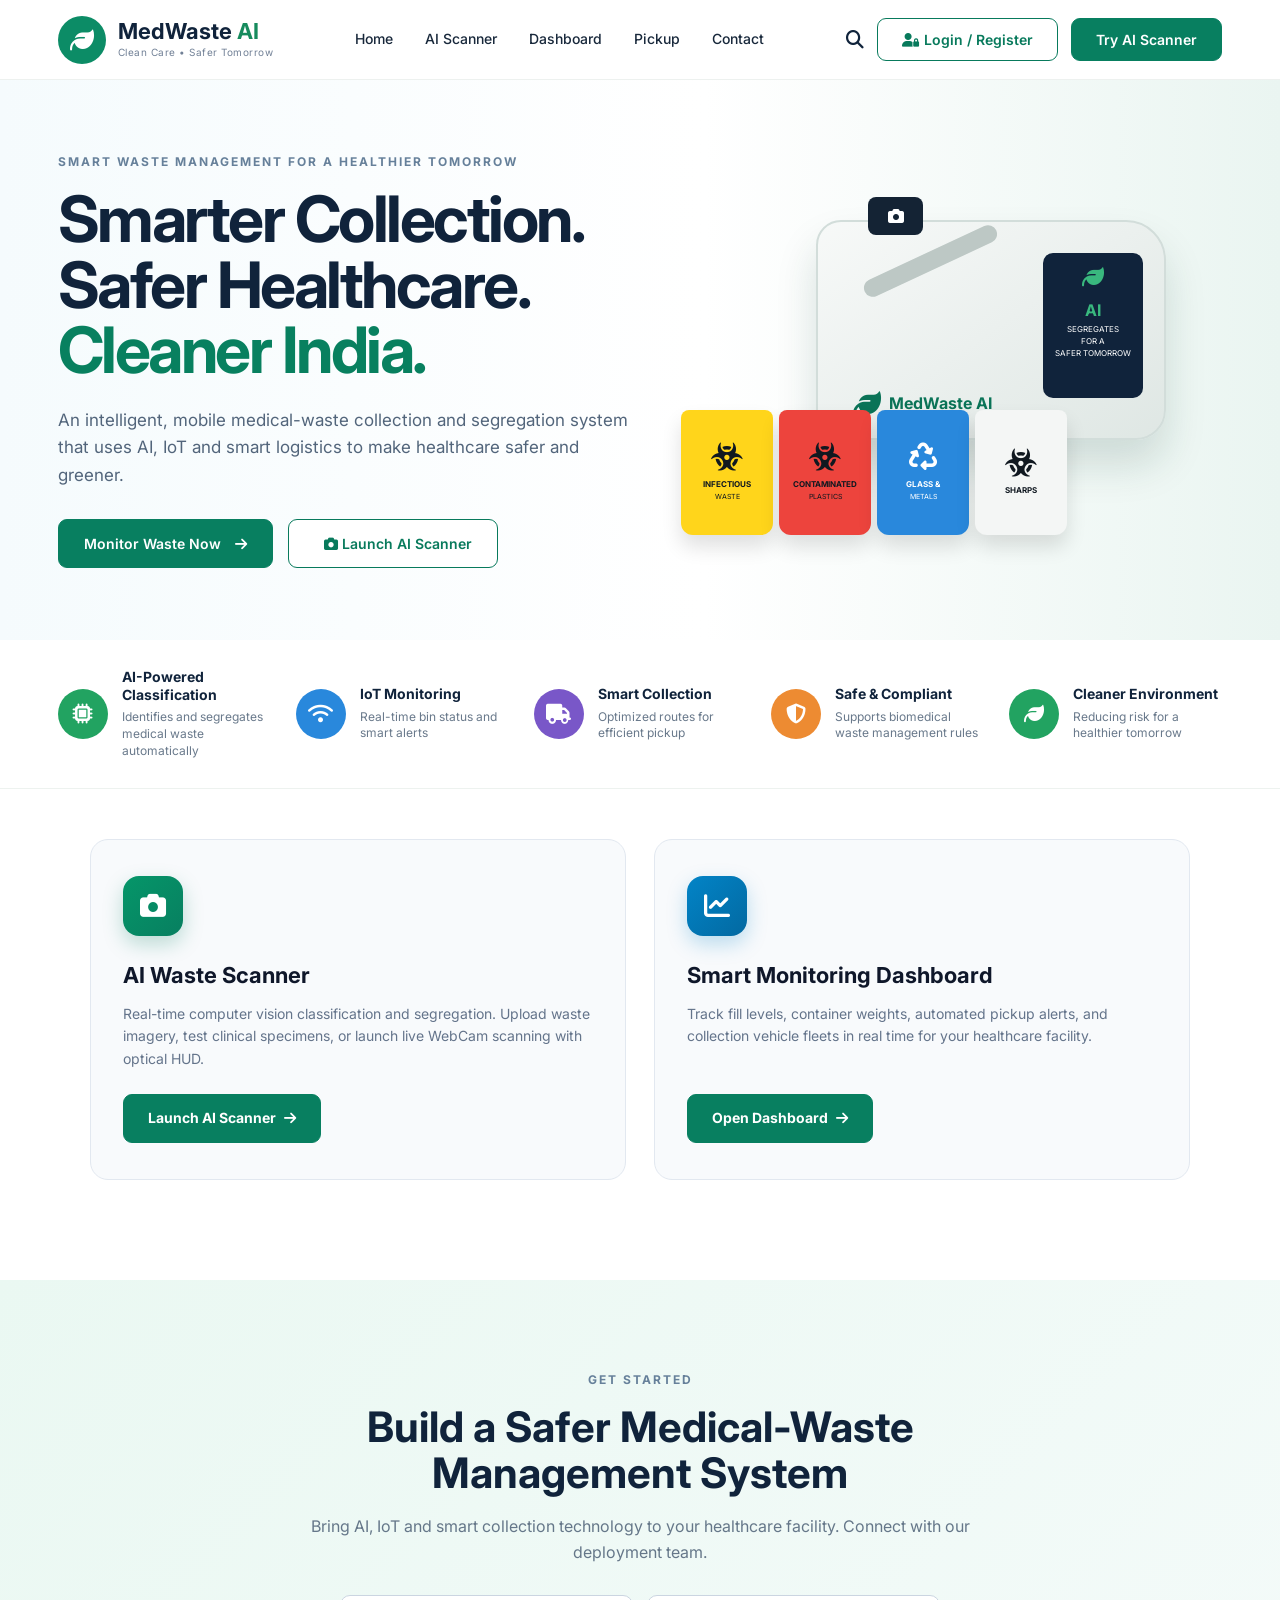
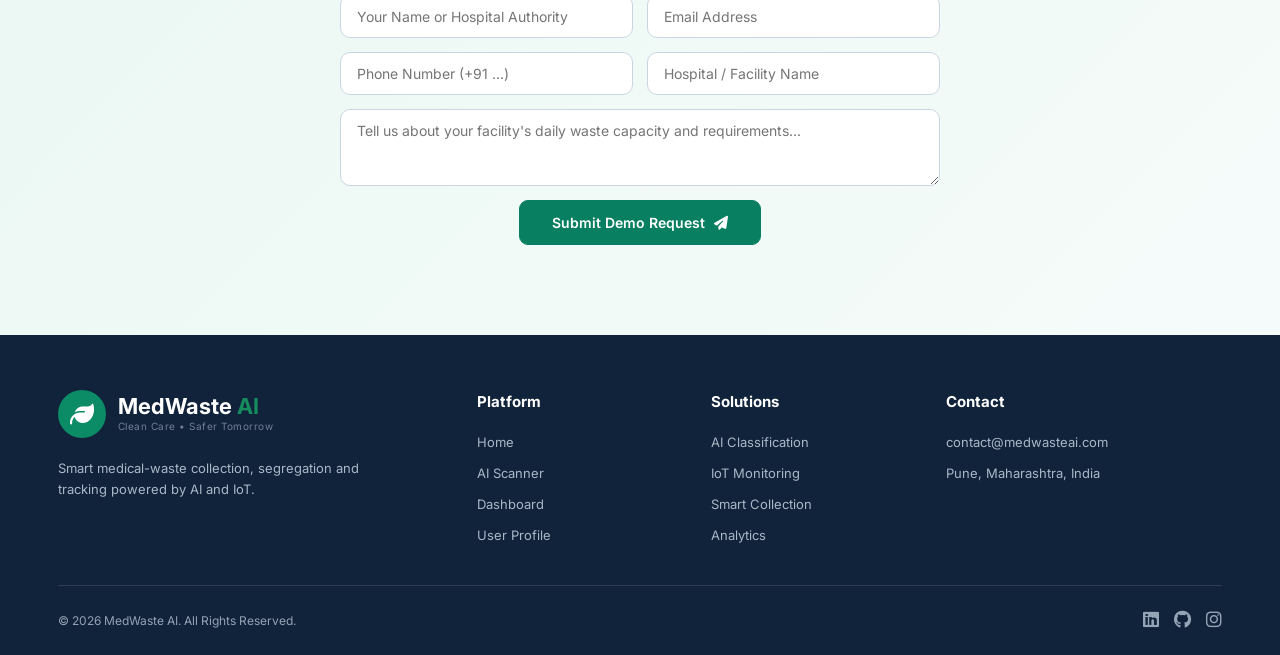
==== frontend/index.html @ 7d50f071 "Initial commit: MedWaste AI full-stack application" ====
<!DOCTYPE html>
<html lang="en">

<head>
    <meta charset="UTF-8">
    <meta name="viewport" content="width=device-width, initial-scale=1.0">

    <title>MedWaste AI | Smart Medical Waste Management</title>

    <link rel="stylesheet" href="style.css">

    <!-- Google Font -->
    <link rel="preconnect" href="https://fonts.googleapis.com">
    <link rel="preconnect" href="https://fonts.gstatic.com" crossorigin>
    <link href="https://fonts.googleapis.com/css2?family=Inter:wght@400;500;600;700;800&display=swap" rel="stylesheet">

    <!-- Icons -->
    <link rel="stylesheet" href="https://cdnjs.cloudflare.com/ajax/libs/font-awesome/6.5.2/css/all.min.css">
</head>

<body>

    <!-- ================= NAVBAR ================= -->

    <header class="navbar">

        <div class="logo">
            <div class="logo-icon">
                <i class="fa-solid fa-leaf"></i>
            </div>

            <div>
                <h2>MedWaste <span>AI</span></h2>
                <p>Clean Care • Safer Tomorrow</p>
            </div>
        </div>


        <nav id="navMenu">
            <a href="index.html" class="active">Home</a>
            <a href="scanner.html">AI Scanner</a>
            <a href="dashboard.html">Dashboard</a>
            <a href="pickup.html">Pickup</a>
            <a href="#contact">Contact</a>
        </nav>


        <div class="nav-actions">
            <button class="search-btn" title="Search System">
                <i class="fa-solid fa-magnifying-glass"></i>
            </button>

            <div id="authNavContainer">
                <a href="login.html" class="login-btn">
                    <i class="fa-solid fa-user-lock"></i> Login / Register
                </a>
            </div>

            <button class="primary-btn" onclick="window.location.href='scanner.html'">
                Try AI Scanner
            </button>
        </div>


        <button class="menu-btn" onclick="toggleMenu()">
            <i class="fa-solid fa-bars"></i>
        </button>

    </header>


    <!-- ================= HERO ================= -->

    <section class="hero" id="home">

        <div class="hero-content">

            <p class="eyebrow">
                SMART WASTE MANAGEMENT FOR A HEALTHIER TOMORROW
            </p>

            <h1>
                Smarter Collection.<br>
                Safer Healthcare.<br>
                <span>Cleaner India.</span>
            </h1>

            <p class="hero-description">
                An intelligent, mobile medical-waste collection and
                segregation system that uses AI, IoT and smart logistics
                to make healthcare safer and greener.
            </p>

            <div class="hero-buttons">
                <button class="primary-btn hero-btn" onclick="window.location.href='dashboard.html'">
                    Monitor Waste Now
                    <i class="fa-solid fa-arrow-right"></i>
                </button>

                <button class="outline-btn hero-btn" onclick="window.location.href='scanner.html'" style="background: white;">
                    <i class="fa-solid fa-camera"></i> Launch AI Scanner
                </button>
            </div>

        </div>


        <div class="hero-image">

            <div class="robot">

                <div class="robot-screen">
                    <i class="fa-solid fa-leaf"></i>

                    <h4>AI</h4>
                    <p>SEGREGATES</p>
                    <p>FOR A</p>
                    <p>SAFER TOMORROW</p>
                </div>


                <div class="robot-body">

                    <div class="robot-arm"></div>

                    <div class="robot-camera">
                        <i class="fa-solid fa-camera"></i>
                    </div>

                    <div class="robot-logo">
                        <i class="fa-solid fa-leaf"></i>
                        <strong>MedWaste AI</strong>
                    </div>

                </div>


                <!-- Waste Bins -->

                <div class="waste-bins">

                    <div class="waste-bin yellow">
                        <i class="fa-solid fa-biohazard"></i>
                        <strong>INFECTIOUS</strong>
                        <small>WASTE</small>
                    </div>

                    <div class="waste-bin red">
                        <i class="fa-solid fa-biohazard"></i>
                        <strong>CONTAMINATED</strong>
                        <small>PLASTICS</small>
                    </div>

                    <div class="waste-bin blue">
                        <i class="fa-solid fa-recycle"></i>
                        <strong>GLASS &</strong>
                        <small>METALS</small>
                    </div>

                    <div class="waste-bin white">
                        <i class="fa-solid fa-biohazard"></i>
                        <strong>SHARPS</strong>
                    </div>

                </div>

            </div>

        </div>

    </section>


    <!-- ================= FEATURES ================= -->

    <section class="features">

        <div class="feature">

            <div class="feature-icon green">
                <i class="fa-solid fa-microchip"></i>
            </div>

            <div>
                <h3>AI-Powered Classification</h3>

                <p>
                    Identifies and segregates medical waste automatically
                </p>
            </div>

        </div>


        <div class="feature">

            <div class="feature-icon blue">
                <i class="fa-solid fa-wifi"></i>
            </div>

            <div>
                <h3>IoT Monitoring</h3>

                <p>
                    Real-time bin status and smart alerts
                </p>
            </div>

        </div>


        <div class="feature">

            <div class="feature-icon purple">
                <i class="fa-solid fa-truck"></i>
            </div>

            <div>
                <h3>Smart Collection</h3>

                <p>
                    Optimized routes for efficient pickup
                </p>
            </div>

        </div>


        <div class="feature">

            <div class="feature-icon orange">
                <i class="fa-solid fa-shield-halved"></i>
            </div>

            <div>
                <h3>Safe & Compliant</h3>

                <p>
                    Supports biomedical waste management rules
                </p>
            </div>

        </div>


        <div class="feature">

            <div class="feature-icon green">
                <i class="fa-solid fa-leaf"></i>
            </div>

            <div>
                <h3>Cleaner Environment</h3>

                <p>
                    Reducing risk for a healthier tomorrow
                </p>
            </div>

        </div>

    </section>

    <!-- ================= DEDICATED MODULES PREVIEW ================= -->
    <section class="modules-cta-section">
        <div class="modules-cta-grid">
            <div class="module-cta-card">
                <div class="module-cta-icon green">
                    <i class="fa-solid fa-camera"></i>
                </div>
                <h3>AI Waste Scanner</h3>
                <p>Real-time computer vision classification and segregation. Upload waste imagery, test clinical specimens, or launch live WebCam scanning with optical HUD.</p>
                <a href="scanner.html" class="primary-btn module-link-btn" style="text-decoration: none;">
                    Launch AI Scanner <i class="fa-solid fa-arrow-right"></i>
                </a>
            </div>

            <div class="module-cta-card">
                <div class="module-cta-icon blue">
                    <i class="fa-solid fa-chart-line"></i>
                </div>
                <h3>Smart Monitoring Dashboard</h3>
                <p>Track fill levels, container weights, automated pickup alerts, and collection vehicle fleets in real time for your healthcare facility.</p>
                <a href="dashboard.html" class="primary-btn module-link-btn" style="text-decoration: none;">
                    Open Dashboard <i class="fa-solid fa-arrow-right"></i>
                </a>
            </div>
        </div>
    </section>


    <!-- ================= CONTACT ================= -->

    <section class="contact" id="contact">

        <div class="contact-content">

            <p class="section-label">GET STARTED</p>

            <h2>
                Build a Safer Medical-Waste
                Management System
            </h2>

            <p>
                Bring AI, IoT and smart collection technology
                to your healthcare facility. Connect with our deployment team.
            </p>

            <form class="contact-form" id="contactForm" onsubmit="handleContactSubmit(event)">

                <div class="form-row">
                    <input type="text" id="contactName" placeholder="Your Name or Hospital Authority" required>
                    <input type="email" id="contactEmail" placeholder="Email Address" required>
                </div>

                <div class="form-row">
                    <input type="tel" id="contactPhone" placeholder="Phone Number (+91 ...)">
                    <input type="text" id="contactHospital" placeholder="Hospital / Facility Name" required>
                </div>

                <textarea id="contactMessage" rows="3"
                    placeholder="Tell us about your facility's daily waste capacity and requirements..."></textarea>

                <button type="submit" class="primary-btn contact-submit-btn" id="contactSubmitBtn">
                    Submit Demo Request
                    <i class="fa-solid fa-paper-plane"></i>
                </button>

            </form>

        </div>

    </section>


    <!-- ================= FOOTER ================= -->

    <footer>

        <div class="footer-main">

            <div class="footer-brand">

                <div class="logo">

                    <div class="logo-icon">
                        <i class="fa-solid fa-leaf"></i>
                    </div>

                    <div>
                        <h2>MedWaste <span>AI</span></h2>
                        <p>Clean Care • Safer Tomorrow</p>
                    </div>

                </div>

                <p>
                    Smart medical-waste collection,
                    segregation and tracking powered by AI and IoT.
                </p>

            </div>


            <div class="footer-column">

                <h3>Platform</h3>

                <a href="index.html">Home</a>
                <a href="scanner.html">AI Scanner</a>
                <a href="dashboard.html">Dashboard</a>
                <a href="profile.html">User Profile</a>

            </div>


            <div class="footer-column">

                <h3>Solutions</h3>

                <a href="scanner.html">AI Classification</a>
                <a href="dashboard.html">IoT Monitoring</a>
                <a href="dashboard.html">Smart Collection</a>
                <a href="dashboard.html">Analytics</a>

            </div>


            <div class="footer-column">

                <h3>Contact</h3>

                <a href="mailto:contact@medwasteai.com">
                    contact@medwasteai.com
                </a>

                <a href="#">
                    Pune, Maharashtra, India
                </a>

            </div>

        </div>


        <div class="footer-bottom">

            <p>
                © 2026 MedWaste AI. All Rights Reserved.
            </p>

            <div class="socials">

                <a href="#">
                    <i class="fa-brands fa-linkedin"></i>
                </a>

                <a href="#">
                    <i class="fa-brands fa-github"></i>
                </a>

                <a href="#">
                    <i class="fa-brands fa-instagram"></i>
                </a>

            </div>

        </div>

    </footer>


    <!-- Toast Notification Container -->
    <div id="toastContainer" class="toast-container"></div>

    <script src="script.js"></script>

</body>

</html>
---- frontend/style.css ----
/* =========================
   GLOBAL
========================= */

* {
    margin: 0;
    padding: 0;
    box-sizing: border-box;
}

html {
    scroll-behavior: smooth;
}

body {
    font-family: "Inter", sans-serif;
    color: #10233b;
    background: #ffffff;
    line-height: 1.6;
}

button {
    font-family: inherit;
    cursor: pointer;
}

a {
    text-decoration: none;
    color: inherit;
}


/* =========================
   NAVBAR
========================= */

.navbar {
    height: 80px;
    padding: 0 4.5%;
    display: flex;
    align-items: center;
    justify-content: space-between;

    background: rgba(255, 255, 255, 0.97);
    border-bottom: 1px solid #edf1ef;

    position: sticky;
    top: 0;
    z-index: 1000;
}

.logo {
    display: flex;
    align-items: center;
    gap: 12px;
}

.logo-icon {
    width: 48px;
    height: 48px;

    display: flex;
    align-items: center;
    justify-content: center;

    border-radius: 50%;

    background: #0c8c66;
    color: white;

    font-size: 24px;
}

.logo h2 {
    font-size: 22px;
    line-height: 1.1;
}

.logo h2 span {
    color: #168b5d;
}

.logo p {
    font-size: 10px;
    color: #718096;
    letter-spacing: 0.5px;
}

nav {
    display: flex;
    gap: 32px;
}

nav a {
    color: #18283b;
    font-size: 14px;
    font-weight: 500;

    position: relative;
}

nav a:hover,
nav a.active {
    color: #087a5c;
}

nav a.active::after {
    content: "";

    position: absolute;
    left: 0;
    bottom: -9px;

    width: 100%;
    height: 2px;

    background: #087a5c;
}

.nav-actions {
    display: flex;
    align-items: center;
    gap: 13px;
}

.search-btn {
    border: none;
    background: transparent;
    font-size: 18px;
    color: #10233b;
}

.login-btn,
.primary-btn,
.outline-btn {
    border-radius: 9px;
    padding: 12px 24px;
    font-size: 14px;
    font-weight: 600;
    transition: 0.25s;
}

.login-btn {
    background: white;
    color: #087a5c;
    border: 1px solid #087a5c;
}

.primary-btn {
    background: #087f60;
    color: white;
    border: 1px solid #087f60;
}

.primary-btn:hover {
    background: #05684f;
    transform: translateY(-2px);
}

.login-btn:hover {
    background: #f0faf6;
}

.menu-btn {
    display: none;
    background: transparent;
    border: none;
    font-size: 24px;
}


/* =========================
   HERO
========================= */

.hero {
    min-height: 500px;

    display: flex;
    align-items: center;

    padding: 65px 4.5%;

    background:
        linear-gradient(90deg,
            #f5fbfd 0%,
            #ffffff 55%,
            #eaf5f1 100%);

    overflow: hidden;
}

.hero-content {
    width: 50%;
    max-width: 650px;
    z-index: 2;
}

.eyebrow,
.section-label {
    color: #66809a;
    font-size: 12px;
    letter-spacing: 2px;
    font-weight: 700;
    margin-bottom: 15px;
}

.hero h1 {
    font-size: clamp(42px, 5vw, 65px);
    line-height: 1.02;
    letter-spacing: -2.5px;
    margin-bottom: 25px;
}

.hero h1 span {
    color: #08805f;
}

.hero-description {
    max-width: 570px;
    color: #52657b;
    font-size: 17px;
    margin-bottom: 30px;
}

.hero-buttons {
    display: flex;
    align-items: center;
    gap: 15px;
}

.hero-btn {
    padding: 15px 25px;
}

.hero-btn i {
    margin-left: 10px;
}

.video-btn {
    background: white;
    border: 1px solid #168b6a;
    color: #087a5c;

    padding: 14px 23px;
    border-radius: 9px;

    display: flex;
    align-items: center;
    gap: 10px;

    font-weight: 600;
}

.play-icon {
    width: 27px;
    height: 27px;

    display: flex;
    align-items: center;
    justify-content: center;

    border: 1px solid #168b6a;
    border-radius: 50%;

    font-size: 10px;
}


/* =========================
   ROBOT
========================= */

.hero-image {
    width: 50%;
    height: 430px;

    display: flex;
    justify-content: center;
    align-items: center;

    position: relative;
}

.robot {
    width: 500px;
    height: 350px;

    position: relative;
}

.robot-body {
    position: absolute;

    width: 350px;
    height: 220px;

    right: 15px;
    top: 35px;

    background: linear-gradient(145deg,
            #f7f9f8,
            #dfe7e4);

    border-radius: 25px 40px 30px 20px;

    box-shadow:
        0 25px 40px rgba(15, 60, 50, 0.15);

    border: 2px solid #d2ddda;
}

.robot-screen {
    position: absolute;

    width: 100px;
    height: 145px;

    right: 38px;
    top: 68px;

    background: #10233b;
    color: white;

    border-radius: 10px;

    z-index: 3;

    text-align: center;
    padding: 13px 5px;
}

.robot-screen i {
    color: #39b87e;
    font-size: 22px;
}

.robot-screen h4 {
    color: #39b87e;
    margin-top: 5px;
}

.robot-screen p {
    font-size: 8px;
    line-height: 1.5;
}

.robot-camera {
    position: absolute;

    top: -25px;
    left: 50px;

    width: 55px;
    height: 38px;

    border-radius: 8px;

    background: #142334;
    color: white;

    display: flex;
    justify-content: center;
    align-items: center;
}

.robot-arm {
    position: absolute;

    width: 145px;
    height: 18px;

    background: #bdc8c5;

    left: 40px;
    top: 30px;

    transform: rotate(-25deg);

    border-radius: 20px;
}

.robot-logo {
    position: absolute;
    bottom: 20px;
    left: 35px;

    display: flex;
    align-items: center;
    gap: 8px;

    color: #0a7357;
}

.robot-logo i {
    font-size: 28px;
}

.waste-bins {
    position: absolute;

    bottom: 0;
    left: 0;

    display: flex;
    gap: 6px;

    z-index: 5;
}

.waste-bin {
    width: 92px;
    height: 125px;

    border-radius: 8px 8px 12px 12px;

    display: flex;
    flex-direction: column;
    align-items: center;
    justify-content: center;

    color: #101820;

    box-shadow: 0 12px 20px rgba(0, 0, 0, 0.12);
}

.waste-bin i {
    font-size: 28px;
    margin-bottom: 7px;
}

.waste-bin strong {
    font-size: 8px;
}

.waste-bin small {
    font-size: 7px;
}

.yellow {
    background: #ffd51b;
}

.red {
    background: #ed443d;
}

.blue {
    background: #2589d8;
    color: white;
}

.white {
    background: #f4f6f5;
}


/* =========================
   FEATURES
========================= */

.features {
    padding: 28px 4.5%;

    display: grid;
    grid-template-columns: repeat(5, 1fr);

    gap: 25px;

    border-bottom: 1px solid #edf2ef;
}

.feature {
    display: flex;
    align-items: center;
    gap: 14px;
}

.feature-icon {
    width: 50px;
    height: 50px;

    flex-shrink: 0;

    border-radius: 50%;

    display: flex;
    align-items: center;
    justify-content: center;

    color: white;
    font-size: 20px;
}

.green {
    background: #22a361;
}

.blue {
    background: #2988dc;
}

.purple {
    background: #7957c8;
}

.orange {
    background: #ed8b32;
}

.feature h3 {
    font-size: 14px;
    line-height: 1.3;
    margin-bottom: 5px;
}

.feature p {
    color: #69798b;
    font-size: 12px;
    line-height: 1.4;
}


/* =========================
   STATS
========================= */

.stats {
    margin: 35px 4.5%;

    padding: 25px 35px;

    border-radius: 15px;

    background: #f1faf6;

    display: grid;
    grid-template-columns: repeat(4, 1fr);
}

.stat {
    display: flex;
    align-items: center;
    gap: 18px;

    justify-content: center;

    border-right: 1px solid #d8e9e1;
}

.stat:last-child {
    border-right: none;
}

.stat>i {
    font-size: 30px;
    color: #43ad63;
}

.stat h2 {
    color: #075c52;
    font-size: 25px;
}

.stat p {
    color: #526578;
    font-size: 13px;
}


/* =========================
   ABOUT
========================= */

.about {
    padding: 80px 4.5%;
    background: white;
}

.section-heading {
    max-width: 700px;
    margin-bottom: 40px;
}

.section-heading h2 {
    font-size: 42px;
    line-height: 1.1;
    margin-bottom: 15px;
}

.section-heading>p:last-child {
    color: #64748b;
}

.about-cards {
    display: grid;
    grid-template-columns: repeat(3, 1fr);
    gap: 25px;
}

.about-card {
    padding: 30px;

    border: 1px solid #e5eeea;
    border-radius: 15px;

    transition: 0.3s;
}

.about-card:hover {
    transform: translateY(-5px);
    box-shadow: 0 15px 35px rgba(0, 0, 0, 0.07);
}

.card-icon {
    width: 52px;
    height: 52px;

    border-radius: 12px;

    display: flex;
    justify-content: center;
    align-items: center;

    color: white;
    background: #0c8c66;

    font-size: 21px;

    margin-bottom: 20px;
}

.about-card h3 {
    margin-bottom: 10px;
}

.about-card p {
    color: #68788a;
    font-size: 14px;
}


/* =========================
   PROCESS
========================= */

.process {
    padding: 80px 4.5%;
    background: #f8fbfa;
}

.process-header {
    display: flex;
    justify-content: space-between;
    align-items: flex-end;

    margin-bottom: 40px;
}

.process-header h2 {
    font-size: 42px;
}

.outline-btn {
    background: white;
    border: 1px solid #087a5c;
    color: #087a5c;
}

.process-container {
    display: flex;
    align-items: stretch;
    justify-content: center;
}

.process-step {
    background: white;

    border: 1px solid #e2ebe7;

    border-radius: 15px;

    padding: 25px;

    flex: 1;

    position: relative;
}

.process-number {
    position: absolute;
    right: 20px;
    top: 15px;

    font-size: 12px;
    font-weight: 700;
    color: #9aada5;
}

.process-icon {
    width: 50px;
    height: 50px;

    border-radius: 50%;

    background: #eaf7f1;
    color: #07805d;

    display: flex;
    align-items: center;
    justify-content: center;

    margin-bottom: 18px;
}

.process-step h3 {
    margin-bottom: 7px;
}

.process-step p {
    color: #6a7b8c;
    font-size: 12px;
}

.process-arrow {
    display: flex;
    align-items: center;

    padding: 0 10px;

    color: #5e9584;
}


/* =========================
   DASHBOARD
========================= */

.dashboard-section {
    padding: 85px 4.5%;
}

.dashboard {
    max-width: 1100px;
    margin: auto;

    border-radius: 18px;

    border: 1px solid #dce8e3;

    padding: 28px;

    box-shadow: 0 20px 50px rgba(0, 0, 0, 0.06);
}

.dashboard-header {
    display: flex;
    justify-content: space-between;
    align-items: center;

    margin-bottom: 25px;
}

.dashboard-header h3 {
    font-size: 20px;
}

.dashboard-header p {
    color: #758598;
    font-size: 12px;
}

.live-status {
    color: #198754;
    font-size: 12px;
    font-weight: 600;

    display: flex;
    align-items: center;
    gap: 8px;
}

.live-status span {
    width: 8px;
    height: 8px;

    background: #23aa68;
    border-radius: 50%;
}

.dashboard-cards {
    display: grid;
    grid-template-columns: repeat(4, 1fr);
    gap: 15px;

    margin-bottom: 30px;
}

.dashboard-card {
    padding: 20px;

    background: #f6faf8;

    border-radius: 12px;

    display: flex;
    gap: 15px;
    align-items: center;
}

.dashboard-card>i {
    font-size: 25px;
    color: #08805f;
}

.dashboard-card span {
    display: block;
    font-size: 11px;
    color: #718096;
}

.dashboard-card strong {
    font-size: 22px;
}

.bin-status h3 {
    margin-bottom: 20px;
}

.bin-row {
    display: grid;
    grid-template-columns: 200px 1fr 45px;
    align-items: center;

    gap: 15px;

    margin: 16px 0;
}

.bin-name {
    font-size: 13px;
}

.dot {
    display: inline-block;

    width: 10px;
    height: 10px;

    border-radius: 50%;

    margin-right: 7px;
}

.yellow-dot {
    background: #f4cc00;
}

.red-dot {
    background: #e7473f;
}

.blue-dot {
    background: #2688d7;
}

.white-dot {
    background: #a9b1b0;
}

.progress {
    height: 9px;

    background: #e8efec;

    border-radius: 20px;

    overflow: hidden;
}

.progress span {
    display: block;

    height: 100%;

    background: #0b9068;

    border-radius: 20px;
}


/* =========================
   CONTACT
========================= */

.contact {
    margin-top: 30px;

    padding: 90px 4.5%;

    background:
        linear-gradient(135deg,
            #eaf8f2,
            #f5fbfa);

    text-align: center;
}

.contact-content {
    max-width: 700px;
    margin: auto;
}

.contact h2 {
    font-size: 42px;
    line-height: 1.1;

    margin-bottom: 18px;
}

.contact p:not(.section-label) {
    color: #657789;
    margin-bottom: 28px;
}


/* =========================
   FOOTER
========================= */

footer {
    background: #10233b;
    color: white;

    padding: 55px 4.5% 20px;
}

.footer-main {
    display: grid;

    grid-template-columns: 2fr 1fr 1fr 1.5fr;

    gap: 50px;

    padding-bottom: 40px;

    border-bottom: 1px solid rgba(255, 255, 255, 0.12);
}

.footer-brand>p {
    margin-top: 20px;

    max-width: 350px;

    color: #a9b8c7;

    font-size: 13px;
}

.footer-column {
    display: flex;
    flex-direction: column;
    gap: 10px;
}

.footer-column h3 {
    font-size: 15px;
    margin-bottom: 8px;
}

.footer-column a {
    color: #a9b8c7;
    font-size: 13px;
}

.footer-column a:hover {
    color: white;
}

.footer-bottom {
    padding-top: 20px;

    display: flex;
    justify-content: space-between;
    align-items: center;

    color: #93a4b5;

    font-size: 12px;
}

.socials {
    display: flex;
    gap: 15px;

    font-size: 18px;
}


/* =========================
   MODAL
========================= */

.modal {
    position: fixed;

    inset: 0;

    background: rgba(10, 25, 40, 0.65);

    display: none;

    align-items: center;
    justify-content: center;

    z-index: 2000;
}

.modal.show {
    display: flex;
}

.modal-content {
    width: 400px;

    background: white;

    border-radius: 18px;

    padding: 35px;

    position: relative;

    box-shadow: 0 30px 70px rgba(0, 0, 0, 0.2);
}

.close-btn {
    position: absolute;

    right: 18px;
    top: 13px;

    border: none;
    background: transparent;

    font-size: 27px;
    color: #607080;
}

.modal-icon {
    width: 55px;
    height: 55px;

    display: flex;
    align-items: center;
    justify-content: center;

    background: #eaf8f2;
    color: #087f60;

    border-radius: 50%;

    font-size: 24px;

    margin-bottom: 15px;
}

.modal-content h2 {
    margin-bottom: 5px;
}

.modal-content>p {
    color: #718096;
    font-size: 13px;
    margin-bottom: 25px;
}

.modal-content label {
    display: block;

    font-size: 13px;
    font-weight: 600;

    margin: 15px 0 6px;
}

.modal-content input {
    width: 100%;

    padding: 13px;

    border: 1px solid #d8e2df;

    border-radius: 8px;

    outline: none;
}

.modal-content input:focus {
    border-color: #087f60;
}

.login-submit {
    width: 100%;
    margin-top: 20px;
}


/* =========================
   RESPONSIVE
========================= */

@media(max-width:1100px) {

    nav {
        gap: 18px;
    }

    .features {
        grid-template-columns: repeat(3, 1fr);
    }

    .hero-image {
        transform: scale(0.85);
    }

}


@media(max-width:850px) {

    .nav-actions {
        display: none;
    }

    nav {
        position: absolute;

        top: 80px;
        left: 0;
        right: 0;

        background: white;

        display: none;
        flex-direction: column;

        padding: 25px;

        border-bottom: 1px solid #ddd;
    }

    nav.open {
        display: flex;
    }

    .menu-btn {
        display: block;
    }

    .hero {
        flex-direction: column;
        text-align: center;
    }

    .hero-content {
        width: 100%;
    }

    .hero-description {
        margin-left: auto;
        margin-right: auto;
    }

    .hero-buttons {
        justify-content: center;
    }

    .hero-image {
        width: 100%;
        margin-top: 30px;
    }

    .features {
        grid-template-columns: repeat(2, 1fr);
    }

    .stats {
        grid-template-columns: repeat(2, 1fr);
        gap: 25px;
    }

    .stat {
        border-right: none;
    }

    .about-cards {
        grid-template-columns: 1fr;
    }

    .process-container {
        flex-direction: column;
        gap: 15px;
    }

    .process-arrow {
        justify-content: center;
        transform: rotate(90deg);
    }

    .dashboard-cards {
        grid-template-columns: repeat(2, 1fr);
    }

    .footer-main {
        grid-template-columns: 1fr 1fr;
    }

}


@media(max-width:550px) {

    .navbar {
        padding: 0 20px;
    }

    .logo h2 {
        font-size: 18px;
    }

    .hero {
        padding: 50px 20px;
    }

    .hero h1 {
        font-size: 40px;
    }

    .hero-buttons {
        flex-direction: column;
    }

    .hero-image {
        transform: scale(0.65);
        margin-left: -70px;
        width: 600px;
    }

    .features {
        grid-template-columns: 1fr;
        padding: 30px 20px;
    }

    .stats {
        margin: 25px 20px;
        grid-template-columns: 1fr;
    }

    .stat {
        justify-content: flex-start;
    }

    .about,
    .process,
    .dashboard-section {
        padding-left: 20px;
        padding-right: 20px;
    }

    .section-heading h2,
    .process-header h2,
    .contact h2 {
        font-size: 32px;
    }

    .process-header {
        align-items: flex-start;
        flex-direction: column;
        gap: 20px;
    }

    .dashboard-cards {
        grid-template-columns: 1fr;
    }

    .bin-row {
        grid-template-columns: 1fr;
        gap: 6px;
    }

    .footer-main {
        grid-template-columns: 1fr;
    }

    .footer-bottom {
        flex-direction: column;
        gap: 15px;
    }

}


/* =========================================================
   CONNECTED BACKEND & INTERACTIVE FEATURES STYLES
========================================================= */

/* --- Connection Status Indicator --- */
.dashboard-header-right {
    display: flex;
    align-items: center;
    gap: 15px;
    flex-wrap: wrap;
}

.status-pulse-dot {
    width: 10px;
    height: 10px;
    border-radius: 50%;
    display: inline-block;
    background: #10b981;
    box-shadow: 0 0 0 rgba(16, 185, 129, 0.4);
    animation: pulseGlow 2s infinite;
}

.status-pulse-dot.offline {
    background: #ef4444;
    box-shadow: 0 0 0 rgba(239, 68, 68, 0.4);
    animation: none;
}

.status-pulse-dot.connecting {
    background: #f59e0b;
    box-shadow: 0 0 0 rgba(245, 158, 11, 0.4);
}

@keyframes pulseGlow {
    0% {
        box-shadow: 0 0 0 0 rgba(16, 185, 129, 0.7);
    }
    70% {
        box-shadow: 0 0 0 8px rgba(16, 185, 129, 0);
    }
    100% {
        box-shadow: 0 0 0 0 rgba(16, 185, 129, 0);
    }
}

.dash-quick-actions {
    display: flex;
    gap: 10px;
}

.dash-btn {
    display: inline-flex;
    align-items: center;
    gap: 7px;
    padding: 8px 14px;
    border-radius: 8px;
    font-size: 13px;
    font-weight: 600;
    cursor: pointer;
    background: #087f60;
    color: white;
    border: none;
    transition: all 0.2s ease;
}

.dash-btn:hover {
    background: #075c52;
    transform: translateY(-1px);
}

.dash-btn-sim {
    background: #0ea5e9;
}

.dash-btn-sim:hover {
    background: #0284c7;
}

/* --- AI Classifier Section --- */
.classifier-section {
    padding: 70px 4.5%;
    background: #f8fbfa;
    border-top: 1px solid #e6f0eb;
    border-bottom: 1px solid #e6f0eb;
}

.classifier-grid {
    display: grid;
    grid-template-columns: 1fr 1fr;
    gap: 30px;
    margin-top: 30px;
}

.classifier-card {
    background: white;
    border-radius: 16px;
    padding: 28px;
    box-shadow: 0 4px 20px rgba(0, 0, 0, 0.04);
    border: 1px solid #e2e8f0;
    display: flex;
    flex-direction: column;
}

.panel-header {
    display: flex;
    align-items: center;
    gap: 15px;
    margin-bottom: 20px;
    padding-bottom: 15px;
    border-bottom: 1px solid #f1f5f9;
}

.panel-header i {
    font-size: 24px;
    color: #087f60;
    background: #e6f7f2;
    width: 46px;
    height: 46px;
    border-radius: 12px;
    display: flex;
    align-items: center;
    justify-content: center;
}

.panel-header h3 {
    font-size: 18px;
    color: #0f172a;
    margin-bottom: 3px;
}

.panel-header p {
    font-size: 13px;
    color: #64748b;
}

/* Scanner Mode Switcher */
.scanner-mode-tabs {
    display: flex;
    background: #f1f5f9;
    padding: 5px;
    border-radius: 12px;
    gap: 6px;
    margin-bottom: 20px;
}

.scanner-mode-btn {
    flex: 1;
    display: inline-flex;
    align-items: center;
    justify-content: center;
    gap: 8px;
    padding: 10px 16px;
    border: none;
    border-radius: 9px;
    background: transparent;
    color: #64748b;
    font-family: inherit;
    font-size: 13px;
    font-weight: 600;
    cursor: pointer;
    transition: all 0.25s cubic-bezier(0.4, 0, 0.2, 1);
}

.scanner-mode-btn:hover {
    color: #0f172a;
    background: rgba(255, 255, 255, 0.6);
}

.scanner-mode-btn.active {
    background: #ffffff;
    color: #087f60;
    box-shadow: 0 3px 10px rgba(0, 0, 0, 0.08);
}

/* Upload Dropzone */
.upload-dropzone {
    border: 2px dashed #cbd5e1;
    border-radius: 14px;
    padding: 24px 20px;
    text-align: center;
    background: #f8fafc;
    cursor: pointer;
    transition: all 0.25s ease;
    position: relative;
    min-height: 200px;
    display: flex;
    align-items: center;
    justify-content: center;
}

.upload-dropzone:hover, .upload-dropzone.dragover {
    border-color: #087f60;
    background: #f0fdf9;
}

.dropzone-icon {
    font-size: 38px;
    color: #087f60;
    margin-bottom: 10px;
}

.dropzone-content h4 {
    font-size: 15px;
    color: #1e293b;
    margin-bottom: 4px;
}

.dropzone-content p {
    font-size: 13px;
    color: #64748b;
}

.dropzone-content span {
    color: #087f60;
    font-weight: 600;
    text-decoration: underline;
}

.dropzone-content small {
    display: block;
    margin-top: 6px;
    font-size: 11px;
    color: #94a3b8;
}

.dropzone-preview {
    width: 100%;
    display: flex;
    flex-direction: column;
    align-items: center;
    gap: 14px;
}

.image-scan-wrapper {
    position: relative;
    max-width: 100%;
    border-radius: 12px;
    overflow: hidden;
    box-shadow: 0 6px 20px rgba(0, 0, 0, 0.12);
    background: #0f172a;
    display: inline-flex;
    justify-content: center;
    align-items: center;
}

.image-scan-wrapper img {
    max-height: 220px;
    max-width: 100%;
    object-fit: contain;
    display: block;
}

.scanner-laser {
    display: none;
    position: absolute;
    left: 0;
    right: 0;
    height: 3px;
    background: linear-gradient(90deg, transparent, #10b981, #34d399, #10b981, transparent);
    box-shadow: 0 0 15px #10b981, 0 0 30px #34d399;
    z-index: 5;
    animation: laserScanMove 1.8s infinite ease-in-out alternate;
}

@keyframes laserScanMove {
    0% {
        top: 4%;
        opacity: 0.8;
    }
    50% {
        opacity: 1;
    }
    100% {
        top: 96%;
        opacity: 0.8;
    }
}

.scanning-overlay-badge {
    position: absolute;
    bottom: 12px;
    background: rgba(15, 23, 42, 0.88);
    backdrop-filter: blur(8px);
    color: #34d399;
    font-size: 12px;
    font-weight: 700;
    letter-spacing: 0.5px;
    padding: 6px 14px;
    border-radius: 20px;
    border: 1px solid rgba(52, 211, 153, 0.4);
    box-shadow: 0 4px 15px rgba(0, 0, 0, 0.3);
    display: inline-flex;
    align-items: center;
    gap: 8px;
    z-index: 6;
}

.preview-remove-btn {
    background: #fee2e2;
    color: #dc2626;
    border: none;
    padding: 8px 16px;
    border-radius: 8px;
    font-size: 12px;
    font-weight: 600;
    cursor: pointer;
    display: inline-flex;
    align-items: center;
    gap: 6px;
    transition: all 0.2s ease;
}

.preview-remove-btn:hover {
    background: #fecaca;
}

/* --- Live Camera Scanner Viewport & HUD --- */
.camera-scanner-view {
    display: flex;
    flex-direction: column;
    gap: 16px;
}

.camera-viewport {
    position: relative;
    width: 100%;
    height: 270px;
    background: #090d16;
    border-radius: 14px;
    overflow: hidden;
    border: 1px solid #1e293b;
    box-shadow: inset 0 0 35px rgba(0, 0, 0, 0.7);
    display: flex;
    align-items: center;
    justify-content: center;
}

.camera-viewport video {
    width: 100%;
    height: 100%;
    object-fit: cover;
    display: block;
}

.scanner-hud {
    position: absolute;
    inset: 12px;
    pointer-events: none;
    z-index: 4;
}

.hud-corner {
    position: absolute;
    width: 26px;
    height: 26px;
    border-color: #10b981;
    border-style: solid;
    border-width: 0;
    box-shadow: 0 0 10px rgba(16, 185, 129, 0.3);
}

.hud-corner.top-left {
    top: 0;
    left: 0;
    border-top-width: 3px;
    border-left-width: 3px;
    border-top-left-radius: 6px;
}

.hud-corner.top-right {
    top: 0;
    right: 0;
    border-top-width: 3px;
    border-right-width: 3px;
    border-top-right-radius: 6px;
}

.hud-corner.bottom-left {
    bottom: 0;
    left: 0;
    border-bottom-width: 3px;
    border-left-width: 3px;
    border-bottom-left-radius: 6px;
}

.hud-corner.bottom-right {
    bottom: 0;
    right: 0;
    border-bottom-width: 3px;
    border-right-width: 3px;
    border-bottom-right-radius: 6px;
}

.hud-laser {
    position: absolute;
    left: 0;
    right: 0;
    height: 2px;
    background: linear-gradient(90deg, transparent, #10b981, #6ee7b7, #10b981, transparent);
    box-shadow: 0 0 14px #10b981, 0 0 28px #34d399;
    animation: laserScanMove 2.2s infinite ease-in-out alternate;
}

.hud-status-badge {
    position: absolute;
    top: 10px;
    left: 50%;
    transform: translateX(-50%);
    background: rgba(15, 23, 42, 0.85);
    color: #94a3b8;
    font-size: 11px;
    font-weight: 700;
    letter-spacing: 0.8px;
    text-transform: uppercase;
    padding: 5px 14px;
    border-radius: 20px;
    border: 1px solid rgba(255, 255, 255, 0.12);
    display: inline-flex;
    align-items: center;
    gap: 7px;
    backdrop-filter: blur(8px);
    white-space: nowrap;
}

.hud-status-badge.live {
    color: #34d399;
    border-color: rgba(52, 211, 153, 0.4);
}

.hud-status-badge.live::before {
    content: "";
    width: 7px;
    height: 7px;
    background: #10b981;
    border-radius: 50%;
    box-shadow: 0 0 8px #10b981;
    animation: pulseDot 1.4s infinite;
}

.camera-controls {
    display: flex;
    gap: 12px;
    justify-content: center;
    flex-wrap: wrap;
}

.camera-controls .capture-btn {
    background: linear-gradient(135deg, #059669, #087f60);
    box-shadow: 0 4px 14px rgba(8, 127, 96, 0.35);
}

.camera-controls .capture-btn:hover {
    background: linear-gradient(135deg, #047857, #065f46);
}

/* Sample Picker */
.sample-picker {
    margin-top: 22px;
    padding-top: 18px;
    border-top: 1px solid #f1f5f9;
}

.sample-title {
    display: block;
    font-size: 13px;
    font-weight: 600;
    color: #475569;
    margin-bottom: 10px;
}

.sample-tags {
    display: flex;
    flex-wrap: wrap;
    gap: 8px;
}

.sample-tag {
    display: inline-flex;
    align-items: center;
    gap: 7px;
    padding: 8px 12px;
    border-radius: 8px;
    font-size: 12px;
    font-weight: 600;
    cursor: pointer;
    border: 1px solid transparent;
    transition: all 0.2s ease;
}

.sr-only-file-input {
    position: absolute;
    width: 1px;
    height: 1px;
    padding: 0;
    margin: -1px;
    overflow: hidden;
    clip: rect(0, 0, 0, 0);
    white-space: nowrap;
    border: 0;
    opacity: 0;
}

.browse-link {
    color: #087f60;
    font-weight: 700;
    text-decoration: underline;
    cursor: pointer;
}

.station-tag {
    background: #ecfdf5;
    color: #047857;
    border-color: #a7f3d0;
    font-weight: 700;
}
.station-tag:hover {
    background: #d1fae5;
    border-color: #6ee7b7;
}

.yellow-tag {
    background: #fef9c3;
    color: #854d0e;
    border-color: #fef08a;
}
.yellow-tag:hover {
    background: #fef08a;
}

.red-tag {
    background: #fee2e2;
    color: #b91c1c;
    border-color: #fecaca;
}
.red-tag:hover {
    background: #fecaca;
}

.blue-tag {
    background: #dbeafe;
    color: #1d4ed8;
    border-color: #bfdbfe;
}
.blue-tag:hover {
    background: #bfdbfe;
}

.white-tag {
    background: #f1f5f9;
    color: #334155;
    border-color: #cbd5e1;
}
.white-tag:hover {
    background: #e2e8f0;
}

/* Result Card */
.result-placeholder {
    display: flex;
    flex-direction: column;
    align-items: center;
    justify-content: center;
    text-align: center;
    padding: 50px 20px;
    color: #94a3b8;
    flex-grow: 1;
}

.placeholder-icon {
    font-size: 42px;
    color: #cbd5e1;
    margin-bottom: 14px;
}

.result-placeholder h4 {
    font-size: 16px;
    color: #64748b;
    margin-bottom: 6px;
}

.result-placeholder p {
    font-size: 13px;
    max-width: 320px;
}

.result-headline {
    display: flex;
    align-items: center;
    justify-content: space-between;
    padding: 16px 20px;
    background: #f8fafc;
    border-radius: 12px;
    margin-bottom: 20px;
    border: 1px solid #e2e8f0;
}

.result-badge {
    display: flex;
    align-items: center;
    gap: 10px;
    font-size: 17px;
    font-weight: 700;
}

.result-badge i {
    font-size: 22px;
}

.confidence-pill {
    background: #087f60;
    color: white;
    padding: 5px 12px;
    border-radius: 20px;
    font-size: 12px;
    font-weight: 700;
    letter-spacing: 0.5px;
}

.result-info-grid {
    display: grid;
    grid-template-columns: 1fr 1fr;
    gap: 16px;
    margin-bottom: 24px;
}

.info-block {
    background: #f8fafc;
    padding: 14px 18px;
    border-radius: 10px;
    border: 1px solid #f1f5f9;
}

.info-block.full-width {
    grid-column: 1 / -1;
}

.info-label {
    display: block;
    font-size: 11px;
    text-transform: uppercase;
    color: #64748b;
    font-weight: 600;
    letter-spacing: 0.5px;
    margin-bottom: 4px;
}

.info-value {
    font-size: 14px;
    color: #0f172a;
}

.info-description {
    font-size: 13px;
    color: #334155;
    line-height: 1.5;
    margin: 0;
}

.result-actions {
    display: flex;
    gap: 12px;
    margin-top: auto;
}

.record-btn {
    flex-grow: 1;
    display: inline-flex;
    align-items: center;
    justify-content: center;
    gap: 8px;
}

/* --- Smart Bins Dynamic Telemetry Grid --- */
.bin-status-header {
    display: flex;
    align-items: center;
    justify-content: space-between;
    margin-bottom: 20px;
}

.bin-status-header h3 {
    font-size: 20px;
    color: #0f172a;
    margin-bottom: 2px;
}

.bin-status-header p {
    font-size: 13px;
    color: #64748b;
}

.ghost-btn {
    background: #f1f5f9;
    border: 1px solid #e2e8f0;
    color: #334155;
    padding: 6px 12px;
    border-radius: 6px;
    font-size: 12px;
    font-weight: 600;
    cursor: pointer;
    transition: all 0.2s ease;
}

.ghost-btn:hover {
    background: #e2e8f0;
}

.bins-dynamic-grid {
    display: grid;
    grid-template-columns: repeat(4, 1fr);
    gap: 18px;
}

.bin-card {
    background: #ffffff;
    border-radius: 14px;
    padding: 18px;
    border: 1px solid #e2e8f0;
    box-shadow: 0 2px 10px rgba(0, 0, 0, 0.03);
    display: flex;
    flex-direction: column;
    gap: 12px;
    position: relative;
    overflow: hidden;
}

.bin-card::before {
    content: '';
    position: absolute;
    top: 0;
    left: 0;
    right: 0;
    height: 4px;
}

.bin-card.bin-yellow::before { background: #eab308; }
.bin-card.bin-red::before { background: #ef4444; }
.bin-card.bin-blue::before { background: #3b82f6; }
.bin-card.bin-white::before { background: #64748b; }

.bin-card-header {
    display: flex;
    justify-content: space-between;
    align-items: flex-start;
}

.bin-type-title {
    font-size: 14px;
    font-weight: 700;
    color: #0f172a;
    display: flex;
    align-items: center;
    gap: 7px;
}

.bin-code-pill {
    font-size: 11px;
    background: #f1f5f9;
    color: #475569;
    padding: 2px 7px;
    border-radius: 4px;
    font-weight: 600;
}

.bin-meter {
    display: flex;
    flex-direction: column;
    gap: 6px;
}

.bin-meter-info {
    display: flex;
    justify-content: space-between;
    font-size: 13px;
}

.bin-progress-bg {
    background: #e2e8f0;
    height: 10px;
    border-radius: 5px;
    overflow: hidden;
}

.bin-progress-fill {
    height: 100%;
    border-radius: 5px;
    transition: width 0.5s ease;
}

.bin-status-pill {
    font-size: 11px;
    font-weight: 700;
    padding: 3px 8px;
    border-radius: 12px;
    align-self: flex-start;
}

.status-normal { background: #dcfce7; color: #15803d; }
.status-warning { background: #fef9c3; color: #854d0e; }
.status-urgent, .status-collection-required { background: #fee2e2; color: #b91c1c; }

.bin-controls {
    display: flex;
    gap: 6px;
    margin-top: auto;
}

.bin-btn-pickup {
    flex-grow: 1;
    background: #f1f5f9;
    border: 1px solid #cbd5e1;
    color: #1e293b;
    padding: 7px 10px;
    border-radius: 6px;
    font-size: 11px;
    font-weight: 600;
    cursor: pointer;
    transition: all 0.2s ease;
    display: inline-flex;
    align-items: center;
    justify-content: center;
    gap: 5px;
}

.bin-btn-pickup:hover {
    background: #087f60;
    color: white;
    border-color: #087f60;
}

.bin-btn-add {
    background: #f8fafc;
    border: 1px solid #cbd5e1;
    color: #475569;
    padding: 7px 10px;
    border-radius: 6px;
    font-size: 11px;
    font-weight: 600;
    cursor: pointer;
}

.bin-btn-add:hover {
    background: #e2e8f0;
}

/* --- Fleet & Collection Logistics --- */
.fleet-section {
    margin-top: 35px;
    background: white;
    border-radius: 16px;
    padding: 24px;
    border: 1px solid #e2e8f0;
}

.fleet-header {
    display: flex;
    justify-content: space-between;
    align-items: center;
    margin-bottom: 20px;
}

.fleet-header h3 {
    font-size: 18px;
    color: #0f172a;
    display: flex;
    align-items: center;
    gap: 9px;
}

.fleet-header p {
    font-size: 13px;
    color: #64748b;
}

.fleet-badge {
    background: #e0f2fe;
    color: #0369a1;
    padding: 4px 12px;
    border-radius: 20px;
    font-size: 12px;
    font-weight: 700;
    display: inline-flex;
    align-items: center;
    gap: 6px;
}

.fleet-grid {
    display: grid;
    grid-template-columns: 1fr 1.6fr;
    gap: 20px;
}

.fleet-vehicle-card {
    background: #f8fafc;
    border-radius: 12px;
    padding: 18px;
    border: 1px solid #e2e8f0;
    display: flex;
    flex-direction: column;
    gap: 14px;
}

.vehicle-title {
    display: flex;
    align-items: center;
    gap: 12px;
}

.vehicle-title i {
    font-size: 26px;
    color: #087f60;
}

.vehicle-title h4 {
    font-size: 16px;
    color: #0f172a;
}

.vehicle-title span {
    font-size: 12px;
    color: #64748b;
}

.vehicle-meta {
    display: flex;
    flex-direction: column;
    gap: 8px;
    font-size: 13px;
    color: #475569;
}

.vehicle-meta div {
    display: flex;
    justify-content: space-between;
}

.status-tag.available {
    background: #dcfce7;
    color: #15803d;
    padding: 2px 8px;
    border-radius: 4px;
    font-size: 11px;
    font-weight: 600;
}

.fleet-requests-card {
    background: #f8fafc;
    border-radius: 12px;
    padding: 18px;
    border: 1px solid #e2e8f0;
}

.fleet-requests-card h4 {
    font-size: 14px;
    color: #0f172a;
    margin-bottom: 12px;
}

.requests-list {
    max-height: 180px;
    overflow-y: auto;
    display: flex;
    flex-direction: column;
    gap: 8px;
}

.request-item {
    background: white;
    padding: 10px 14px;
    border-radius: 8px;
    border: 1px solid #e2e8f0;
    display: flex;
    justify-content: space-between;
    align-items: center;
    font-size: 12px;
    gap: 8px;
}

.action-icon-btn {
    border: none;
    background: transparent;
    cursor: pointer;
    padding: 4px 7px;
    border-radius: 6px;
    font-size: 11px;
    display: inline-flex;
    align-items: center;
    justify-content: center;
    transition: all 0.2s ease;
}

.delete-req-btn {
    color: #dc2626;
    background: #fee2e2;
    border: 1px solid #fecaca;
}

.delete-req-btn:hover {
    background: #dc2626;
    color: white;
    border-color: #dc2626;
}

.complete-req-btn {
    color: #16a34a;
    background: #dcfce7;
    border: 1px solid #bbf7d0;
}

.complete-req-btn:hover {
    background: #16a34a;
    color: white;
    border-color: #16a34a;
}

.empty-requests {
    color: #94a3b8;
    font-size: 13px;
    text-align: center;
    padding: 20px 0;
}

/* --- User Navbar Chip --- */
.user-nav-chip {
    display: flex;
    align-items: center;
    gap: 8px;
    background: #e6f7f2;
    padding: 6px 12px;
    border-radius: 20px;
    border: 1px solid #bfe8dc;
    font-size: 13px;
    color: #075c52;
    font-weight: 600;
}

.user-nav-chip i {
    font-size: 16px;
    color: #087f60;
}

.logout-icon-btn {
    background: none;
    border: none;
    color: #64748b;
    cursor: pointer;
    padding: 2px 4px;
    font-size: 14px;
    transition: color 0.2s;
    margin-left: 4px;
}

.logout-icon-btn:hover {
    color: #dc2626;
}

/* --- Demo Credentials in Login Modal --- */
.demo-auth-hint {
    display: flex;
    align-items: center;
    justify-content: space-between;
    background: #f8fafc;
    border: 1px dashed #cbd5e1;
    border-radius: 8px;
    padding: 10px 14px;
    margin: 15px 0;
    font-size: 12px;
}

.hint-text {
    display: flex;
    align-items: center;
    gap: 8px;
    color: #475569;
}

.hint-text i {
    color: #087f60;
}

.autofill-btn {
    background: #087f60;
    color: white;
    border: none;
    border-radius: 6px;
    padding: 4px 10px;
    font-size: 11px;
    font-weight: 600;
    cursor: pointer;
    transition: background 0.2s;
}

.autofill-btn:hover {
    background: #075c52;
}

.login-alert {
    padding: 10px 14px;
    border-radius: 8px;
    font-size: 13px;
    margin-bottom: 15px;
}

.login-alert.error {
    background: #fee2e2;
    color: #b91c1c;
    border: 1px solid #fecaca;
}

.login-alert.success {
    background: #dcfce7;
    color: #15803d;
    border: 1px solid #bbf7d0;
}

/* --- Contact Demo Request Form --- */
.contact-form {
    max-width: 600px;
    margin: 30px auto 0;
    display: flex;
    flex-direction: column;
    gap: 14px;
}

.form-row {
    display: grid;
    grid-template-columns: 1fr 1fr;
    gap: 14px;
}

.contact-form input, .contact-form textarea {
    width: 100%;
    padding: 12px 16px;
    border-radius: 10px;
    border: 1px solid #cbd5e1;
    background: white;
    font-family: inherit;
    font-size: 14px;
    outline: none;
    transition: border-color 0.2s;
}

.contact-form input:focus, .contact-form textarea:focus {
    border-color: #087f60;
}

.contact-submit-btn {
    align-self: center;
    padding: 13px 32px;
    display: inline-flex;
    align-items: center;
    gap: 9px;
    cursor: pointer;
}

/* --- Toast Notifications --- */
.toast-container {
    position: fixed;
    bottom: 25px;
    right: 25px;
    z-index: 9999;
    display: flex;
    flex-direction: column;
    gap: 10px;
    pointer-events: none;
}

.toast {
    pointer-events: auto;
    background: #0f172a;
    color: white;
    padding: 12px 20px;
    border-radius: 10px;
    font-size: 13px;
    box-shadow: 0 10px 25px rgba(0, 0, 0, 0.2);
    display: flex;
    align-items: center;
    gap: 10px;
    min-width: 260px;
    max-width: 380px;
    animation: toastSlideUp 0.3s ease forwards;
    border-left: 4px solid #087f60;
}

.toast.toast-success {
    border-left-color: #10b981;
}

.toast.toast-error {
    border-left-color: #ef4444;
}

.toast.toast-info {
    border-left-color: #3b82f6;
}

@keyframes toastSlideUp {
    from {
        opacity: 0;
        transform: translateY(20px);
    }
    to {
        opacity: 1;
        transform: translateY(0);
    }
}

/* Responsive adjustments for new features */
@media(max-width: 1024px) {
    .bins-dynamic-grid {
        grid-template-columns: repeat(2, 1fr);
    }
    .classifier-grid {
        grid-template-columns: 1fr;
    }
    .fleet-grid {
        grid-template-columns: 1fr;
    }
}

@media(max-width: 640px) {
    .bins-dynamic-grid {
        grid-template-columns: 1fr;
    }
    .form-row {
        grid-template-columns: 1fr;
    }
    .toast-container {
        left: 20px;
        right: 20px;
        bottom: 20px;
    }
}


/* =========================================================
   CUSTOM DATA & TELEMETRY CONTROLS STYLING
========================================================= */

.dash-btn-custom {
    background: #0d9488;
}

.dash-btn-custom:hover {
    background: #0f766e;
}

.dash-btn-new-bin {
    background: #7c3aed;
}

.dash-btn-new-bin:hover {
    background: #6d28d9;
}

.bin-header-actions {
    display: flex;
    gap: 8px;
    align-items: center;
    flex-wrap: wrap;
}

.bin-btn-adjust {
    background: #f8fafc;
    border: 1px solid #cbd5e1;
    color: #334155;
    padding: 7px 10px;
    border-radius: 6px;
    font-size: 11px;
    font-weight: 600;
    cursor: pointer;
    transition: all 0.2s ease;
    display: inline-flex;
    align-items: center;
    gap: 4px;
}

.bin-btn-adjust:hover {
    background: #0284c7;
    color: white;
    border-color: #0284c7;
}

/* Custom Data Modal */
.custom-data-modal-content {
    max-width: 580px;
    width: 92%;
    padding: 30px;
    border-radius: 20px;
    background: #ffffff;
    box-shadow: 0 20px 40px rgba(0, 0, 0, 0.15);
}

.modal-header-badge {
    display: flex;
    align-items: center;
    gap: 16px;
    margin-bottom: 20px;
}

.modal-icon-badge {
    width: 50px;
    height: 50px;
    border-radius: 14px;
    background: #e6f7f2;
    color: #087f60;
    display: flex;
    align-items: center;
    justify-content: center;
    font-size: 24px;
    flex-shrink: 0;
}

.modal-header-badge h2 {
    font-size: 20px;
    color: #0f172a;
    margin: 0 0 3px 0;
}

.modal-header-badge p {
    font-size: 13px;
    color: #64748b;
    margin: 0;
}

/* Modal Tabs */
.modal-tabs {
    display: flex;
    background: #f1f5f9;
    padding: 4px;
    border-radius: 12px;
    gap: 4px;
    margin-bottom: 22px;
}

.tab-btn {
    flex: 1;
    display: inline-flex;
    align-items: center;
    justify-content: center;
    gap: 7px;
    padding: 9px 12px;
    border: none;
    border-radius: 8px;
    background: transparent;
    color: #64748b;
    font-size: 12px;
    font-weight: 600;
    cursor: pointer;
    transition: all 0.2s ease;
}

.tab-btn:hover {
    color: #1e293b;
}

.tab-btn.active {
    background: white;
    color: #087f60;
    box-shadow: 0 2px 6px rgba(0, 0, 0, 0.06);
}

/* Form Elements inside Modal */
.form-group {
    display: flex;
    flex-direction: column;
    gap: 6px;
    margin-bottom: 16px;
}

.form-group label {
    font-size: 13px;
    font-weight: 600;
    color: #334155;
}

.form-group input, .form-group select {
    width: 100%;
    padding: 11px 14px;
    border-radius: 9px;
    border: 1px solid #cbd5e1;
    font-family: inherit;
    font-size: 13px;
    background: white;
    outline: none;
    transition: border-color 0.2s;
}

.form-group input:focus, .form-group select:focus {
    border-color: #087f60;
}

.level-indicator-val {
    font-size: 14px;
    font-weight: 700;
    color: #087f60;
    background: #e6f7f2;
    padding: 2px 8px;
    border-radius: 6px;
}

input[type="range"] {
    accent-color: #087f60;
    cursor: pointer;
    height: 6px;
    border-radius: 3px;
}

.preview-status-box {
    display: flex;
    align-items: center;
    justify-content: space-between;
    background: #f8fafc;
    border: 1px dashed #cbd5e1;
    border-radius: 8px;
    padding: 10px 14px;
    margin-bottom: 20px;
    font-size: 13px;
    color: #475569;
}

.modal-action-btn {
    width: 100%;
    padding: 13px;
    font-size: 14px;
    font-weight: 700;
    display: inline-flex;
    align-items: center;
    justify-content: center;
    gap: 8px;
    border-radius: 10px;
    cursor: pointer;
}


/* =========================================================
   PAGE HERO HEADERS & BREADCRUMBS (MULTI-PAGE ARCHITECTURE)
========================================================= */

.page-hero-header {
    padding: 60px 4.5% 30px;
    background: linear-gradient(180deg, #f0fdf9 0%, #f8fbfa 100%);
    border-bottom: 1px solid #e2ece7;
}

.page-hero-content {
    max-width: 840px;
}

.page-breadcrumb {
    display: flex;
    align-items: center;
    gap: 8px;
    font-size: 13px;
    color: #64748b;
    margin-bottom: 12px;
}

.page-breadcrumb a {
    color: #087f60;
    text-decoration: none;
    font-weight: 600;
    display: inline-flex;
    align-items: center;
    gap: 5px;
}

.page-breadcrumb a:hover {
    text-decoration: underline;
}

.page-hero-header h1 {
    font-size: 38px;
    color: #0f172a;
    line-height: 1.2;
    margin: 8px 0 12px 0;
}

.page-hero-desc {
    color: #475569;
    font-size: 15px;
    line-height: 1.6;
    margin: 0;
}

.scanner-page-section, .dashboard-page-section {
    padding: 40px 4.5% 80px;
}


/* =========================================================
   HOME SCREEN MODULES CTA CARDS
========================================================= */

.modules-cta-section {
    padding: 50px 4.5% 70px;
    background: #ffffff;
}

.modules-cta-grid {
    display: grid;
    grid-template-columns: repeat(2, 1fr);
    gap: 28px;
    max-width: 1100px;
    margin: 0 auto;
}

.module-cta-card {
    background: #f8fafc;
    border: 1px solid #e2e8f0;
    border-radius: 18px;
    padding: 36px 32px;
    display: flex;
    flex-direction: column;
    align-items: flex-start;
    transition: all 0.3s cubic-bezier(0.4, 0, 0.2, 1);
    position: relative;
    overflow: hidden;
}

.module-cta-card:hover {
    transform: translateY(-5px);
    box-shadow: 0 16px 35px rgba(0, 0, 0, 0.06);
    border-color: #bbf7d0;
    background: #ffffff;
}

.module-cta-icon {
    width: 60px;
    height: 60px;
    border-radius: 16px;
    display: flex;
    align-items: center;
    justify-content: center;
    font-size: 26px;
    color: white;
    margin-bottom: 22px;
}

.module-cta-icon.green {
    background: linear-gradient(135deg, #059669, #087f60);
    box-shadow: 0 8px 20px rgba(8, 127, 96, 0.25);
}

.module-cta-icon.blue {
    background: linear-gradient(135deg, #0284c7, #0369a1);
    box-shadow: 0 8px 20px rgba(2, 132, 199, 0.25);
}

.module-cta-card h3 {
    font-size: 22px;
    color: #0f172a;
    margin-bottom: 10px;
}

.module-cta-card p {
    color: #64748b;
    font-size: 14px;
    line-height: 1.6;
    margin-bottom: 24px;
    flex-grow: 1;
}

.module-link-btn {
    display: inline-flex;
    align-items: center;
    gap: 8px;
    padding: 12px 24px;
    font-size: 14px;
    font-weight: 700;
}


/* =========================================================
   USER PROFILE PAGE STYLES
========================================================= */

.profile-page-section {
    padding: 40px 4.5% 80px;
    background: #f8fbfa;
}

.profile-container {
    max-width: 860px;
    margin: 0 auto;
    display: flex;
    flex-direction: column;
    gap: 25px;
}

.profile-summary-card {
    background: white;
    border-radius: 18px;
    padding: 30px;
    border: 1px solid #e2e8f0;
    box-shadow: 0 4px 20px rgba(0, 0, 0, 0.04);
    display: flex;
    align-items: center;
    gap: 24px;
    flex-wrap: wrap;
}

.profile-avatar-wrapper {
    position: relative;
}

.profile-avatar {
    width: 80px;
    height: 80px;
    border-radius: 22px;
    background: #e6f7f2;
    color: #087f60;
    display: flex;
    align-items: center;
    justify-content: center;
    font-size: 38px;
}

.avatar-status-dot {
    position: absolute;
    bottom: 2px;
    right: 2px;
    width: 14px;
    height: 14px;
    background: #10b981;
    border: 2px solid white;
    border-radius: 50%;
}

.profile-identity {
    flex: 1;
    min-width: 240px;
}

.profile-title-row {
    display: flex;
    align-items: center;
    gap: 12px;
    margin-bottom: 4px;
    flex-wrap: wrap;
}

.profile-title-row h2 {
    font-size: 22px;
    color: #0f172a;
    margin: 0;
}

.role-pill {
    background: #e0f2fe;
    color: #0369a1;
    font-size: 12px;
    font-weight: 700;
    padding: 3px 10px;
    border-radius: 20px;
}

.profile-email {
    color: #64748b;
    font-size: 14px;
    margin-bottom: 6px;
}

.profile-hospital {
    color: #087f60;
    font-size: 13px;
    font-weight: 600;
    display: flex;
    align-items: center;
    gap: 6px;
    margin: 0;
}

.profile-facility-stats {
    display: flex;
    gap: 14px;
}

.prof-stat-box {
    background: #f8fafc;
    border: 1px solid #e2e8f0;
    border-radius: 12px;
    padding: 12px 18px;
    text-align: center;
    min-width: 100px;
}

.prof-stat-val {
    display: block;
    font-size: 20px;
    font-weight: 800;
    color: #087f60;
}

.prof-stat-lbl {
    font-size: 11px;
    color: #64748b;
    text-transform: uppercase;
    font-weight: 600;
    letter-spacing: 0.5px;
}

.profile-card {
    background: white;
    border-radius: 18px;
    padding: 32px;
    border: 1px solid #e2e8f0;
    box-shadow: 0 4px 20px rgba(0, 0, 0, 0.04);
}

.profile-btn-row {
    display: flex;
    align-items: center;
    gap: 14px;
    margin-top: 25px;
}

.danger-zone-card {
    border-color: #fee2e2;
    background: #fffafa;
}

.danger-zone-content {
    display: flex;
    align-items: center;
    justify-content: space-between;
    gap: 20px;
    flex-wrap: wrap;
}

.logout-btn-large {
    background: #fee2e2;
    color: #dc2626;
    border: 1px solid #fecaca;
    padding: 10px 22px;
    border-radius: 10px;
    font-size: 13px;
    font-weight: 700;
    cursor: pointer;
    display: inline-flex;
    align-items: center;
    gap: 8px;
    transition: all 0.2s ease;
}

.logout-btn-large:hover {
    background: #dc2626;
    color: white;
    border-color: #dc2626;
}

@media (max-width: 768px) {
    .modules-cta-grid {
        grid-template-columns: 1fr;
    }
    .profile-summary-card {
        flex-direction: column;
        align-items: flex-start;
    }
}


/* =========================================================
   AI MULTI-STREAM STATION AUDIT & DUSTBIN FULFILLMENT STYLES
========================================================= */

.classifier-grid.multi-stream-active {
    grid-template-columns: 1fr;
    max-width: 1240px;
    margin: 30px auto 0;
}

.fulfillment-section {
    margin-top: 10px;
}

.techniques-section {
    margin-top: 25px;
}

/* Station Audit Panel */
.station-audit-panel {
    background: #ffffff;
    border: 1px solid #e2e8f0;
    border-radius: 16px;
    padding: 24px;
    box-shadow: 0 4px 16px rgba(0, 0, 0, 0.04);
}

.station-audit-header {
    display: flex;
    justify-content: space-between;
    align-items: flex-start;
    gap: 16px;
    flex-wrap: wrap;
    margin-bottom: 20px;
}

.station-pre-title {
    display: inline-flex;
    align-items: center;
    gap: 6px;
    font-size: 11px;
    font-weight: 800;
    letter-spacing: 0.8px;
    text-transform: uppercase;
    color: #087f60;
    margin-bottom: 4px;
}

.station-title-block h3 {
    font-size: 20px;
    color: #0f172a;
    margin: 0;
}

.station-overall-badge {
    padding: 8px 16px;
    border-radius: 30px;
    font-size: 13px;
    font-weight: 700;
    display: inline-flex;
    align-items: center;
    gap: 8px;
}

.badge-critical {
    background: #fee2e2;
    color: #dc2626;
    border: 1px solid #fca5a5;
    box-shadow: 0 2px 8px rgba(220, 38, 38, 0.15);
}

.badge-normal {
    background: #dcfce7;
    color: #15803d;
    border: 1px solid #86efac;
}

/* Station Overall Fulfillment Meter */
.station-overall-meter {
    background: #f8fafc;
    border: 1px solid #e2e8f0;
    border-radius: 12px;
    padding: 16px 20px;
    margin-bottom: 24px;
}

.overall-meter-bar {
    width: 100%;
    height: 14px;
    background: #e2e8f0;
    border-radius: 8px;
    overflow: hidden;
    position: relative;
    box-shadow: inset 0 1px 3px rgba(0, 0, 0, 0.1);
}

.overall-meter-fill {
    height: 100%;
    border-radius: 8px;
    transition: width 1s cubic-bezier(0.4, 0, 0.2, 1);
}

.overall-meter-telemetry {
    display: flex;
    justify-content: space-between;
    align-items: center;
    font-size: 13px;
    color: #475569;
    margin-top: 10px;
    flex-wrap: wrap;
    gap: 8px;
}

.telemetry-alert-text.text-critical {
    color: #dc2626;
    font-weight: 700;
}

/* 4-Stream Bins Telemetry Grid */
.station-bins-grid {
    display: grid;
    grid-template-columns: repeat(4, 1fr);
    gap: 16px;
}

.station-bin-card {
    background: #f8fafc;
    border: 1px solid #e2e8f0;
    border-top: 5px solid #cbd5e1;
    border-radius: 12px;
    padding: 18px 16px;
    display: flex;
    flex-direction: column;
    gap: 12px;
    transition: transform 0.2s ease, box-shadow 0.2s ease;
}

.station-bin-card:hover {
    transform: translateY(-3px);
    box-shadow: 0 8px 20px rgba(0, 0, 0, 0.06);
}

.station-bin-card.border-yellow {
    border-top-color: #eab308;
}

.station-bin-card.border-red {
    border-top-color: #ef4444;
}

.station-bin-card.border-white {
    border-top-color: #64748b;
}

.station-bin-card.border-blue {
    border-top-color: #3b82f6;
}

.station-bin-header {
    display: flex;
    justify-content: space-between;
    align-items: center;
}

.station-bin-title {
    display: flex;
    align-items: center;
    gap: 8px;
}

.station-bin-title h4 {
    font-size: 15px;
    color: #0f172a;
    margin: 0;
}

.bin-color-dot {
    width: 10px;
    height: 10px;
    border-radius: 50%;
}

.dot-yellow { background: #eab308; }
.dot-red { background: #ef4444; }
.dot-white { background: #64748b; }
.dot-blue { background: #3b82f6; }

.bin-fill-badge {
    font-size: 11px;
    font-weight: 800;
    padding: 3px 8px;
    border-radius: 12px;
    white-space: nowrap;
}

.fill-badge-critical {
    background: #fee2e2;
    color: #dc2626;
    border: 1px solid #fecaca;
}

.fill-badge-warning {
    background: #fef3c7;
    color: #b45309;
    border: 1px solid #fde68a;
}

.bin-name-sub {
    font-size: 12px;
    color: #64748b;
    font-weight: 500;
    min-height: 32px;
}

/* Individual Fulfillment Bar */
.fulfillment-meter-wrapper {
    background: white;
    padding: 10px 12px;
    border-radius: 8px;
    border: 1px solid #e2e8f0;
}

.fulfillment-meter-bar {
    width: 100%;
    height: 10px;
    background: #f1f5f9;
    border-radius: 6px;
    overflow: hidden;
    position: relative;
}

.fulfillment-meter-fill {
    height: 100%;
    border-radius: 6px;
    transition: width 0.8s ease;
}

.fill-yellow { background: linear-gradient(90deg, #fde047, #eab308); }
.fill-red { background: linear-gradient(90deg, #f87171, #ef4444); }
.fill-white { background: linear-gradient(90deg, #94a3b8, #64748b); }
.fill-blue { background: linear-gradient(90deg, #60a5fa, #3b82f6); }

.fulfillment-meter-labels {
    display: flex;
    justify-content: space-between;
    font-size: 11px;
    color: #475569;
    font-weight: 600;
    margin-top: 6px;
}

/* Detected items chips */
.bin-detected-items {
    display: flex;
    flex-direction: column;
    gap: 6px;
}

.items-label {
    font-size: 11px;
    font-weight: 700;
    color: #64748b;
    text-transform: uppercase;
    letter-spacing: 0.4px;
}

.items-chips-container {
    display: flex;
    flex-wrap: wrap;
    gap: 5px;
}

.item-chip {
    background: #ffffff;
    color: #334155;
    border: 1px solid #cbd5e1;
    font-size: 11px;
    padding: 3px 7px;
    border-radius: 6px;
    font-weight: 500;
}

.bin-quick-rule {
    font-size: 11px;
    color: #087f60;
    font-weight: 600;
    margin-top: auto;
    padding-top: 8px;
    border-top: 1px dashed #e2e8f0;
}

/* Suggested Techniques Master View */
.techniques-master-wrapper {
    background: #ffffff;
    border: 1px solid #e2e8f0;
    border-radius: 16px;
    padding: 24px;
    box-shadow: 0 4px 16px rgba(0, 0, 0, 0.04);
}

.techniques-master-header {
    margin-bottom: 22px;
}

.tech-head-left h3 {
    font-size: 20px;
    color: #0f172a;
    margin: 3px 0 6px 0;
}

.tech-subtitle {
    font-size: 13px;
    color: #64748b;
    margin: 0;
}

.techniques-grid {
    display: grid;
    grid-template-columns: repeat(2, 1fr);
    gap: 18px;
    margin-bottom: 25px;
}

.technique-card {
    background: #f8fafc;
    border: 1px solid #e2e8f0;
    border-radius: 12px;
    padding: 20px;
    display: flex;
    flex-direction: column;
    gap: 14px;
}

.technique-card.card-yellow { border-left: 5px solid #eab308; }
.technique-card.card-red { border-left: 5px solid #ef4444; }
.technique-card.card-white { border-left: 5px solid #64748b; }
.technique-card.card-blue { border-left: 5px solid #3b82f6; }

.technique-card-header {
    display: flex;
    justify-content: space-between;
    align-items: flex-start;
    gap: 12px;
    flex-wrap: wrap;
}

.technique-header-left h4 {
    font-size: 15px;
    color: #0f172a;
    margin: 4px 0 0 0;
}

.technique-color-chip {
    display: inline-block;
    font-size: 11px;
    font-weight: 700;
    padding: 2px 8px;
    border-radius: 4px;
    text-transform: uppercase;
}

.chip-yellow { background: #fef08a; color: #854d0e; }
.chip-red { background: #fee2e2; color: #b91c1c; }
.chip-white { background: #f1f5f9; color: #334155; }
.chip-blue { background: #dbeafe; color: #1d4ed8; }

.technique-cpcb-tag {
    font-size: 11px;
    color: #475569;
    background: white;
    padding: 3px 8px;
    border-radius: 6px;
    border: 1px solid #cbd5e1;
    font-weight: 600;
    white-space: nowrap;
}

.technique-steps-list {
    display: flex;
    flex-direction: column;
    gap: 8px;
}

.technique-step-item {
    display: flex;
    align-items: flex-start;
    gap: 10px;
    font-size: 12px;
    color: #334155;
    line-height: 1.45;
}

.step-num {
    width: 20px;
    height: 20px;
    border-radius: 50%;
    background: #087f60;
    color: white;
    font-size: 11px;
    font-weight: 700;
    display: flex;
    align-items: center;
    justify-content: center;
    flex-shrink: 0;
    margin-top: 1px;
}

.technique-step-item p {
    margin: 0;
}

.technique-precaution-box {
    background: #fffbeb;
    border: 1px solid #fde68a;
    border-radius: 8px;
    padding: 10px 12px;
    font-size: 12px;
    color: #92400e;
    display: flex;
    align-items: flex-start;
    gap: 8px;
    line-height: 1.4;
    margin-top: auto;
}

.technique-precaution-box i {
    color: #f59e0b;
    margin-top: 2px;
}

/* Facility Compliance Directives */
.station-directives-section {
    background: #f1f5f9;
    border-radius: 12px;
    padding: 18px 20px;
}

.directives-title {
    font-size: 14px;
    color: #1e293b;
    margin: 0 0 12px 0;
    display: flex;
    align-items: center;
    gap: 8px;
}

.directives-grid {
    display: grid;
    grid-template-columns: repeat(2, 1fr);
    gap: 12px;
}

.station-directive-card {
    background: white;
    border: 1px solid #e2e8f0;
    border-radius: 8px;
    padding: 12px 14px;
    display: flex;
    align-items: flex-start;
    gap: 12px;
}

.directive-icon {
    width: 32px;
    height: 32px;
    background: #e6f7f2;
    color: #087f60;
    border-radius: 8px;
    display: flex;
    align-items: center;
    justify-content: center;
    font-size: 14px;
    flex-shrink: 0;
}

.directive-content h5 {
    font-size: 12px;
    color: #0f172a;
    margin: 0 0 3px 0;
}

.directive-content p {
    font-size: 11px;
    color: #64748b;
    margin: 0;
    line-height: 1.4;
}

/* Single Item Fulfillment & Techniques */
.single-fulfillment-card {
    background: #f8fafc;
    border: 1px solid #e2e8f0;
    border-radius: 12px;
    padding: 18px;
    margin-bottom: 18px;
}

.single-fill-header {
    display: flex;
    justify-content: space-between;
    align-items: center;
    margin-bottom: 14px;
}

.single-fill-title h4 {
    font-size: 15px;
    color: #0f172a;
    margin: 2px 0 0 0;
}

.fulfillment-dual-meter {
    background: white;
    padding: 12px;
    border-radius: 8px;
    border: 1px solid #e2e8f0;
    margin-bottom: 12px;
}

.single-detected-items {
    display: flex;
    flex-direction: column;
    gap: 6px;
}

/* Actions styling */
.sync-btn {
    background: #087f60;
    color: white;
}
.sync-btn:hover {
    background: #065f46;
}

.dispatch-btn {
    background: #2563eb;
    color: white;
}
.dispatch-btn:hover {
    background: #1d4ed8;
}

/* Responsiveness */
@media (max-width: 1024px) {
    .station-bins-grid {
        grid-template-columns: repeat(2, 1fr);
    }
    .techniques-grid {
        grid-template-columns: 1fr;
    }
    .directives-grid {
        grid-template-columns: 1fr;
    }
}

@media (max-width: 600px) {
    .station-bins-grid {
        grid-template-columns: 1fr;
    }
}


/* =========================================================
   DEDICATED PICKUP & FLEET MANAGEMENT PORTAL STYLING
========================================================= */

.pickup-page-main {
    max-width: 1240px;
    margin: 0 auto;
    padding: 32px 24px 80px;
}

/* 1. Pickup KPI Metrics */
.pickup-metrics-grid {
    display: grid;
    grid-template-columns: repeat(4, 1fr);
    gap: 20px;
    margin-bottom: 28px;
}

.kpi-card {
    background: #ffffff;
    border-radius: 16px;
    padding: 22px;
    display: flex;
    align-items: center;
    gap: 18px;
    border: 1px solid #e2e8f0;
    box-shadow: 0 4px 18px rgba(15, 23, 42, 0.04);
    transition: transform 0.2s ease, box-shadow 0.2s ease;
}

.kpi-card:hover {
    transform: translateY(-2px);
    box-shadow: 0 8px 24px rgba(15, 23, 42, 0.08);
}

.kpi-icon-box {
    width: 52px;
    height: 52px;
    border-radius: 14px;
    display: flex;
    align-items: center;
    justify-content: center;
    font-size: 22px;
    flex-shrink: 0;
}

.kpi-blue {
    background: #eff6ff;
    color: #2563eb;
}

.kpi-amber {
    background: #fef3c7;
    color: #d97706;
}

.kpi-sky {
    background: #e0f2fe;
    color: #0284c7;
}

.kpi-green {
    background: #ecfdf5;
    color: #059669;
}

.kpi-info {
    display: flex;
    flex-direction: column;
}

.kpi-label {
    font-size: 13px;
    font-weight: 600;
    color: #64748b;
    text-transform: uppercase;
    letter-spacing: 0.4px;
}

.kpi-value {
    font-size: 28px;
    font-weight: 800;
    color: #0f172a;
    line-height: 1.2;
    margin: 3px 0;
}

.kpi-subtext {
    font-size: 11px;
    color: #94a3b8;
}

/* 2. Fleet Telemetry Banner */
.fleet-telemetry-banner {
    background: linear-gradient(135deg, #091522 0%, #0f2438 100%);
    color: #ffffff;
    border-radius: 18px;
    padding: 24px 28px;
    margin-bottom: 30px;
    display: flex;
    align-items: center;
    justify-content: space-between;
    gap: 24px;
    box-shadow: 0 10px 30px rgba(9, 21, 34, 0.15);
    border: 1px solid rgba(255, 255, 255, 0.08);
}

.fleet-telemetry-left {
    display: flex;
    align-items: center;
    gap: 20px;
}

.vehicle-icon-ring {
    width: 60px;
    height: 60px;
    border-radius: 50%;
    background: rgba(16, 185, 129, 0.15);
    border: 2px solid #10b981;
    display: flex;
    align-items: center;
    justify-content: center;
    font-size: 26px;
    color: #34d399;
    flex-shrink: 0;
}

.telemetry-tag-row {
    display: flex;
    align-items: center;
    gap: 10px;
    margin-bottom: 4px;
}

.telemetry-status-text {
    font-size: 11px;
    font-weight: 700;
    color: #34d399;
    letter-spacing: 0.6px;
}

.vehicle-badge-pill {
    background: rgba(255, 255, 255, 0.12);
    padding: 2px 10px;
    border-radius: 12px;
    font-size: 12px;
    font-weight: 600;
    color: #f1f5f9;
}

.fleet-telemetry-left h3 {
    font-size: 18px;
    font-weight: 700;
    margin: 2px 0 4px;
    color: #ffffff;
}

.telemetry-route-desc {
    font-size: 13px;
    color: #94a3b8;
    margin: 0;
}

.fleet-telemetry-right {
    display: flex;
    align-items: center;
    gap: 20px;
}

.fleet-load-block {
    min-width: 220px;
}

.load-labels {
    display: flex;
    justify-content: space-between;
    font-size: 12px;
    color: #cbd5e1;
    margin-bottom: 6px;
}

.load-labels strong {
    color: #38bdf8;
}

.load-bar-track {
    height: 8px;
    background: rgba(255, 255, 255, 0.15);
    border-radius: 999px;
    overflow: hidden;
}

.load-bar-fill {
    height: 100%;
    background: linear-gradient(90deg, #38bdf8 0%, #10b981 100%);
    border-radius: 999px;
    transition: width 0.4s ease;
}

.fleet-refresh-btn {
    border-color: rgba(255, 255, 255, 0.25);
    color: #ffffff;
    padding: 10px 16px;
    font-size: 13px;
    border-radius: 10px;
}

.fleet-refresh-btn:hover {
    background: rgba(255, 255, 255, 0.1);
    border-color: #ffffff;
}

/* 3. Pickup Manager Card & Table */
.pickup-manager-card {
    background: #ffffff;
    border-radius: 18px;
    border: 1px solid #e2e8f0;
    box-shadow: 0 4px 20px rgba(15, 23, 42, 0.05);
    padding: 28px;
}

.manager-header-bar {
    display: flex;
    align-items: center;
    justify-content: space-between;
    padding-bottom: 20px;
    border-bottom: 1px solid #f1f5f9;
    gap: 16px;
    flex-wrap: wrap;
}

.manager-title-group {
    display: flex;
    align-items: center;
    gap: 16px;
}

.manager-title-group i {
    font-size: 28px;
    color: #087f60;
}

.manager-title-group h2 {
    font-size: 20px;
    font-weight: 800;
    color: #0f172a;
    margin: 0 0 4px;
}

.manager-title-group p {
    font-size: 13px;
    color: #64748b;
    margin: 0;
}

.new-pickup-btn {
    background: #087f60;
    color: white;
    padding: 11px 20px;
    font-weight: 600;
    border-radius: 12px;
    display: inline-flex;
    align-items: center;
    gap: 8px;
    border: none;
    cursor: pointer;
    transition: background 0.2s ease;
}

.new-pickup-btn:hover {
    background: #065f46;
}

/* Filters & Search */
.pickup-filter-bar {
    display: flex;
    align-items: center;
    justify-content: space-between;
    gap: 16px;
    margin: 22px 0;
    flex-wrap: wrap;
}

.filter-tabs {
    display: flex;
    align-items: center;
    gap: 8px;
    background: #f8fafc;
    padding: 5px;
    border-radius: 12px;
    border: 1px solid #e2e8f0;
}

.filter-tab-btn {
    border: none;
    background: transparent;
    padding: 8px 16px;
    border-radius: 9px;
    font-size: 13px;
    font-weight: 600;
    color: #64748b;
    cursor: pointer;
    display: inline-flex;
    align-items: center;
    gap: 7px;
    transition: all 0.2s ease;
}

.filter-tab-btn:hover {
    color: #0f172a;
    background: rgba(255, 255, 255, 0.6);
}

.filter-tab-btn.active {
    background: #ffffff;
    color: #0f172a;
    box-shadow: 0 2px 8px rgba(15, 23, 42, 0.08);
}

.tab-badge {
    background: #e2e8f0;
    color: #475569;
    font-size: 11px;
    font-weight: 700;
    padding: 2px 7px;
    border-radius: 999px;
}

.tab-badge.badge-pending {
    background: #fef3c7;
    color: #b45309;
}

.tab-badge.badge-enroute {
    background: #e0f2fe;
    color: #0369a1;
}

.tab-badge.badge-completed {
    background: #dcfce7;
    color: #15803d;
}

.pickup-search-box {
    display: flex;
    align-items: center;
    gap: 10px;
    background: #f8fafc;
    border: 1px solid #cbd5e1;
    border-radius: 12px;
    padding: 8px 14px;
    min-width: 280px;
    transition: border-color 0.2s ease;
}

.pickup-search-box:focus-within {
    border-color: #087f60;
    background: #ffffff;
    box-shadow: 0 0 0 3px rgba(8, 127, 96, 0.1);
}

.pickup-search-box i {
    color: #94a3b8;
}

.pickup-search-box input {
    border: none;
    background: transparent;
    outline: none;
    font-size: 13px;
    width: 100%;
    color: #0f172a;
}

/* Pickup Table */
.pickup-table-wrapper {
    overflow-x: auto;
    border-radius: 12px;
    border: 1px solid #f1f5f9;
}

.pickup-table {
    width: 100%;
    border-collapse: collapse;
    text-align: left;
    font-size: 13px;
}

.pickup-table thead {
    background: #f8fafc;
    border-bottom: 1px solid #e2e8f0;
}

.pickup-table th {
    padding: 14px 16px;
    font-weight: 700;
    color: #475569;
    font-size: 12px;
    text-transform: uppercase;
    letter-spacing: 0.4px;
}

.pickup-table tbody tr {
    border-bottom: 1px solid #f1f5f9;
    transition: background 0.15s ease;
}

.pickup-table tbody tr:hover {
    background: #f8fafc;
}

.pickup-table td {
    padding: 14px 16px;
    vertical-align: middle;
    color: #1e293b;
}

.table-loading-row,
.table-empty-row {
    text-align: center;
    padding: 36px 16px !important;
    color: #64748b;
    font-size: 14px;
}

/* Stream Tags & Status Pills */
.bin-stream-tag {
    display: inline-flex;
    align-items: center;
    gap: 6px;
    font-weight: 700;
    font-size: 12px;
    padding: 4px 10px;
    border-radius: 8px;
}

.tag-stream-yellow {
    background: #fef9c3;
    color: #854d0e;
    border: 1px solid #fde047;
}

.tag-stream-red {
    background: #fee2e2;
    color: #991b1b;
    border: 1px solid #fca5a5;
}

.tag-stream-blue {
    background: #dbeafe;
    color: #1e40af;
    border: 1px solid #93c5fd;
}

.tag-stream-white {
    background: #f1f5f9;
    color: #334155;
    border: 1px solid #cbd5e1;
}

.req-status-pill {
    display: inline-flex;
    align-items: center;
    gap: 6px;
    font-size: 11px;
    font-weight: 700;
    padding: 4px 10px;
    border-radius: 999px;
    text-transform: uppercase;
    letter-spacing: 0.3px;
}

.status-pill-pending {
    background: #fef3c7;
    color: #b45309;
}

.status-pill-enroute {
    background: #e0f2fe;
    color: #0369a1;
}

.status-pill-collected {
    background: #dcfce7;
    color: #15803d;
}

.status-pill-cancelled {
    background: #fee2e2;
    color: #b91c1c;
}

.ward-pill {
    background: #f8fafc;
    border: 1px solid #e2e8f0;
    padding: 3px 8px;
    border-radius: 6px;
    font-size: 12px;
    color: #475569;
    font-weight: 500;
}

/* Action Buttons inside Pickup Table */
.action-btns-cell {
    display: flex;
    align-items: center;
    justify-content: flex-end;
    gap: 8px;
    white-space: nowrap;
}

.pickup-act-btn {
    border: none;
    padding: 6px 12px;
    border-radius: 8px;
    font-size: 12px;
    font-weight: 600;
    cursor: pointer;
    display: inline-flex;
    align-items: center;
    gap: 5px;
    transition: all 0.2s ease;
}

/* Terminate / Cancel Button */
.terminate-btn {
    background: #fff1f2;
    color: #e11d48;
    border: 1px solid #fecdd3;
}

.terminate-btn:hover {
    background: #e11d48;
    color: #ffffff;
    border-color: #e11d48;
    box-shadow: 0 2px 8px rgba(225, 29, 72, 0.25);
}

/* Complete / Collected Button */
.complete-btn {
    background: #ecfdf5;
    color: #059669;
    border: 1px solid #a7f3d0;
}

.complete-btn:hover {
    background: #059669;
    color: #ffffff;
    border-color: #059669;
    box-shadow: 0 2px 8px rgba(5, 150, 105, 0.25);
}

/* Dispatch Button */
.dispatch-action-btn {
    background: #eff6ff;
    color: #2563eb;
    border: 1px solid #bfdbfe;
}

.dispatch-action-btn:hover {
    background: #2563eb;
    color: #ffffff;
    border-color: #2563eb;
}

/* 4. Dashboard Redirect Banner */
.pickup-redirect-banner {
    background: linear-gradient(135deg, #091522 0%, #0d2840 100%);
    border-radius: 16px;
    padding: 24px 28px;
    margin-top: 28px;
    display: flex;
    align-items: center;
    justify-content: space-between;
    gap: 20px;
    border: 1px solid rgba(255, 255, 255, 0.08);
    box-shadow: 0 6px 20px rgba(9, 21, 34, 0.08);
    flex-wrap: wrap;
}

.redirect-banner-content {
    display: flex;
    align-items: center;
    gap: 18px;
}

.redirect-icon-box {
    width: 52px;
    height: 52px;
    border-radius: 14px;
    background: rgba(16, 185, 129, 0.18);
    color: #34d399;
    display: flex;
    align-items: center;
    justify-content: center;
    font-size: 24px;
    flex-shrink: 0;
}

.redirect-banner-content h4 {
    font-size: 17px;
    font-weight: 700;
    color: #ffffff;
    margin: 0 0 4px;
}

.redirect-banner-content p {
    font-size: 13px;
    color: #94a3b8;
    margin: 0;
}

.redirect-btn {
    background: #10b981;
    color: #ffffff;
    text-decoration: none;
    font-size: 13px;
    font-weight: 700;
    padding: 10px 20px;
    border-radius: 10px;
    display: inline-flex;
    align-items: center;
    gap: 8px;
    transition: background 0.2s ease, transform 0.2s ease;
}

.redirect-btn:hover {
    background: #059669;
    transform: translateX(2px);
}

/* Responsiveness for Pickup Page */
@media (max-width: 1024px) {
    .pickup-metrics-grid {
        grid-template-columns: repeat(2, 1fr);
    }
    .fleet-telemetry-banner {
        flex-direction: column;
        align-items: flex-start;
    }
    .fleet-telemetry-right {
        width: 100%;
        justify-content: space-between;
    }
    .fleet-load-block {
        flex-grow: 1;
    }
}

@media (max-width: 768px) {
    .pickup-metrics-grid {
        grid-template-columns: 1fr;
    }
    .pickup-filter-bar {
        flex-direction: column;
        align-items: stretch;
    }
    .filter-tabs {
        overflow-x: auto;
        padding: 4px;
    }
    .pickup-search-box {
        min-width: unset;
        width: 100%;
    }
}
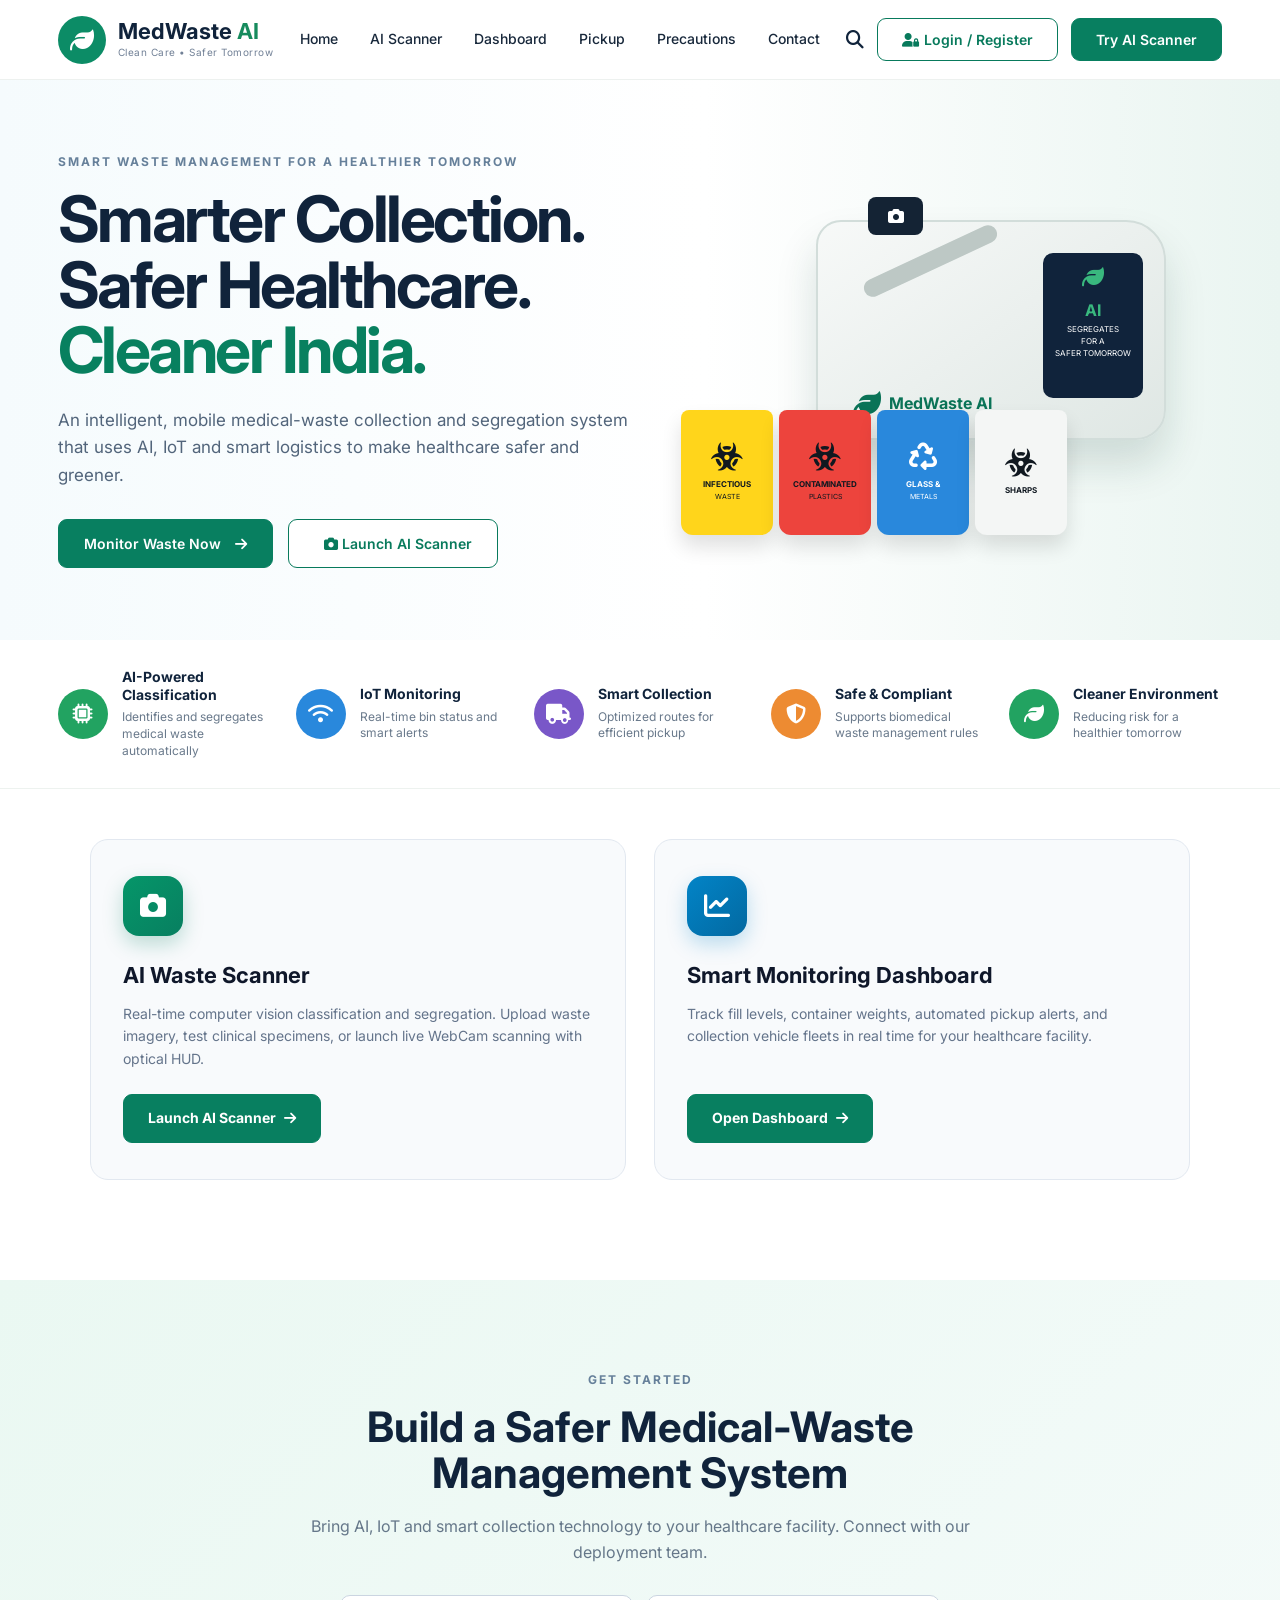
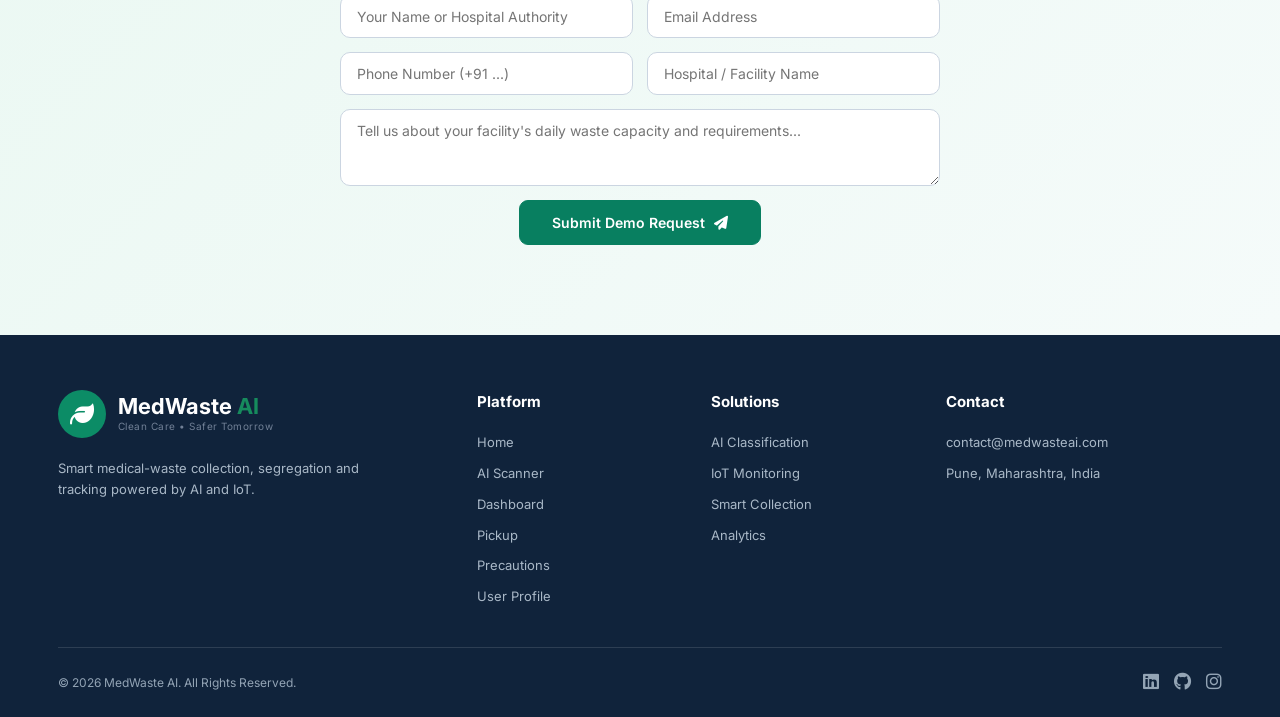
==== commit b29effa4: "changes" ====
--- a/frontend/index.html
+++ b/frontend/index.html
@@ -41,6 +41,7 @@
             <a href="scanner.html">AI Scanner</a>
             <a href="dashboard.html">Dashboard</a>
             <a href="pickup.html">Pickup</a>
+            <a href="precautions.html">Precautions</a>
             <a href="#contact">Contact</a>
         </nav>
 
@@ -370,6 +371,8 @@
                 <a href="index.html">Home</a>
                 <a href="scanner.html">AI Scanner</a>
                 <a href="dashboard.html">Dashboard</a>
+                <a href="pickup.html">Pickup</a>
+                <a href="precautions.html">Precautions</a>
                 <a href="profile.html">User Profile</a>
 
             </div>
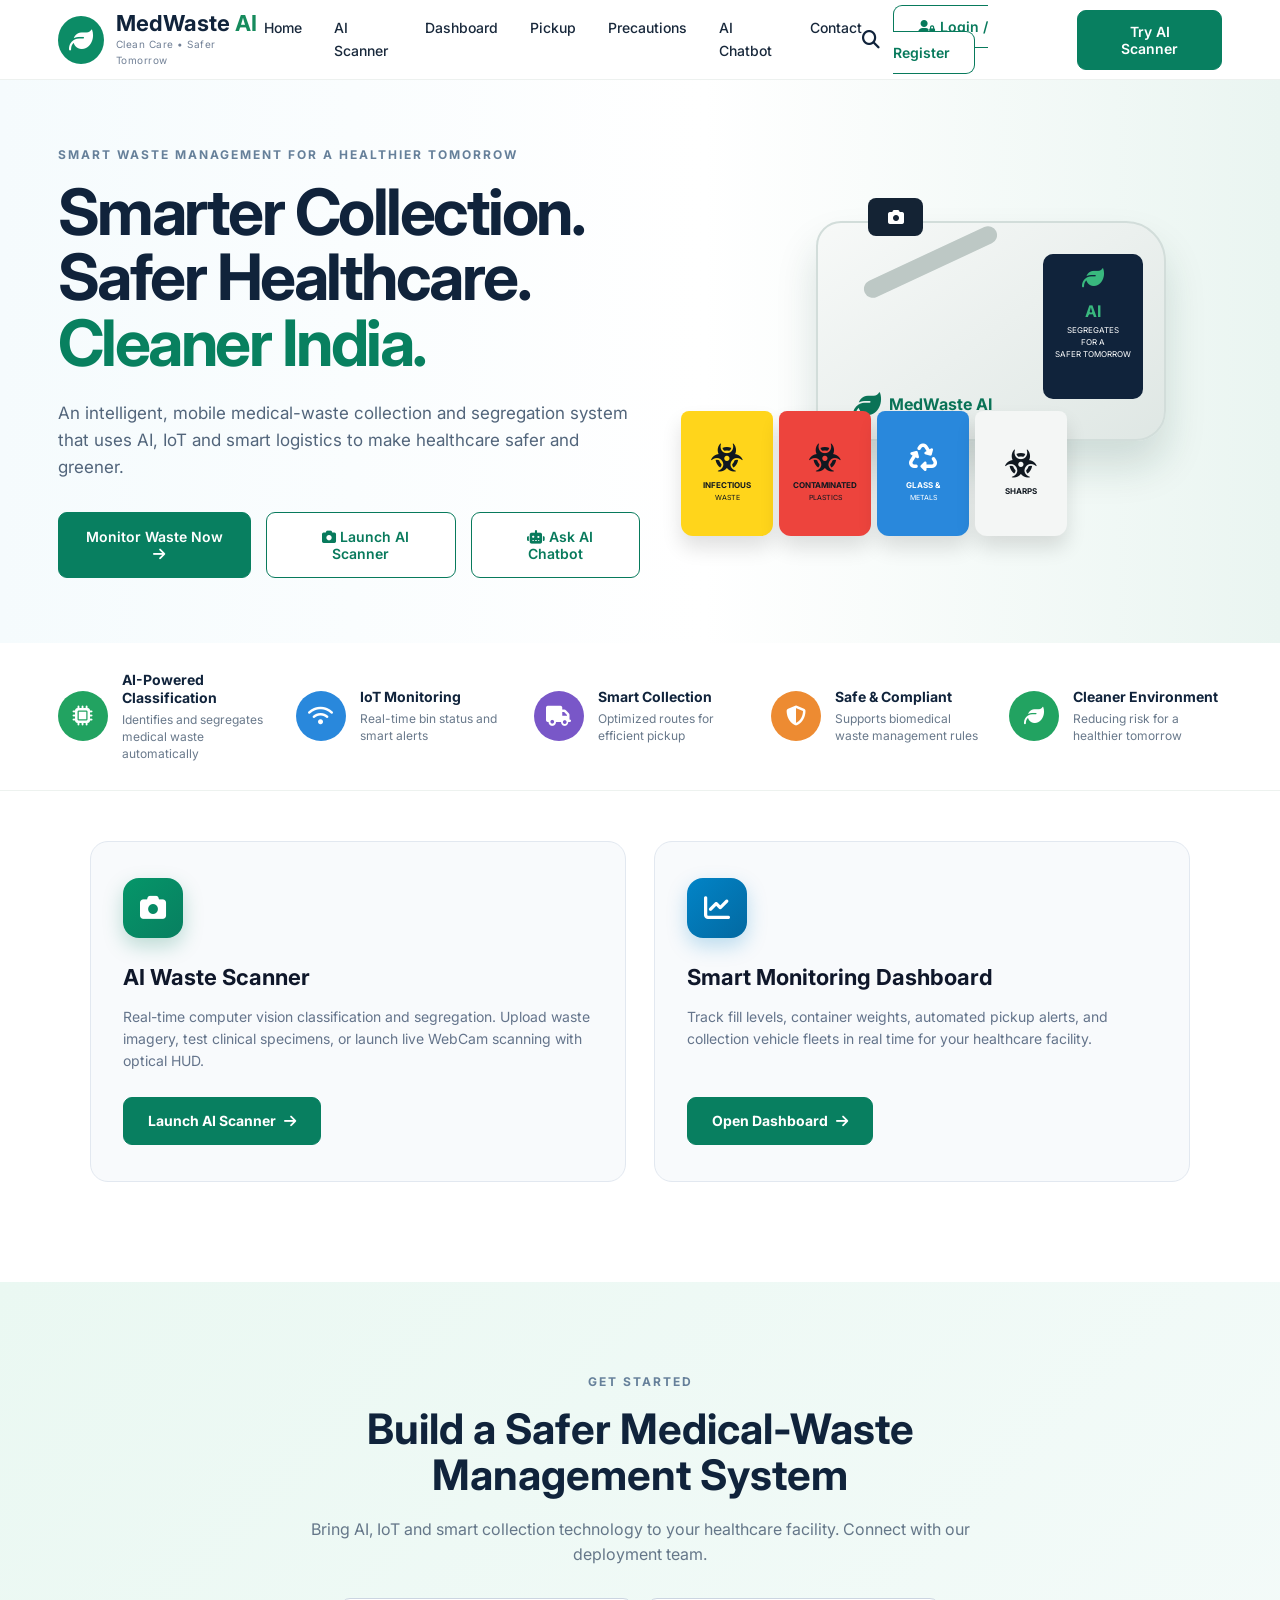
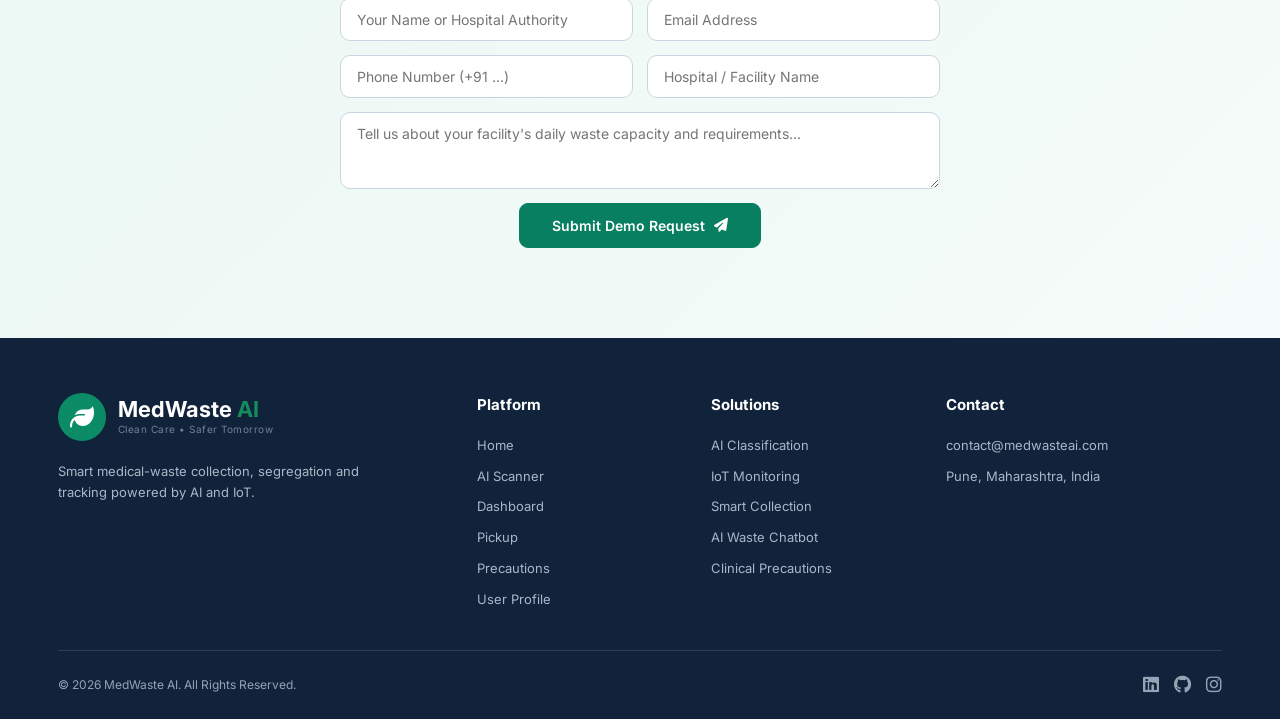
==== commit 3b21d908: "changes" ====
--- a/frontend/index.html
+++ b/frontend/index.html
@@ -42,6 +42,7 @@
             <a href="dashboard.html">Dashboard</a>
             <a href="pickup.html">Pickup</a>
             <a href="precautions.html">Precautions</a>
+            <a href="chatbot.html">AI Chatbot</a>
             <a href="#contact">Contact</a>
         </nav>
 
@@ -100,6 +101,10 @@
 
                 <button class="outline-btn hero-btn" onclick="window.location.href='scanner.html'" style="background: white;">
                     <i class="fa-solid fa-camera"></i> Launch AI Scanner
+                </button>
+
+                <button class="outline-btn hero-btn" onclick="window.location.href='chatbot.html'" style="background: white;">
+                    <i class="fa-solid fa-robot"></i> Ask AI Chatbot
                 </button>
             </div>
 
@@ -385,7 +390,8 @@
                 <a href="scanner.html">AI Classification</a>
                 <a href="dashboard.html">IoT Monitoring</a>
                 <a href="dashboard.html">Smart Collection</a>
-                <a href="dashboard.html">Analytics</a>
+                <a href="chatbot.html">AI Waste Chatbot</a>
+                <a href="precautions.html">Clinical Precautions</a>
 
             </div>
 
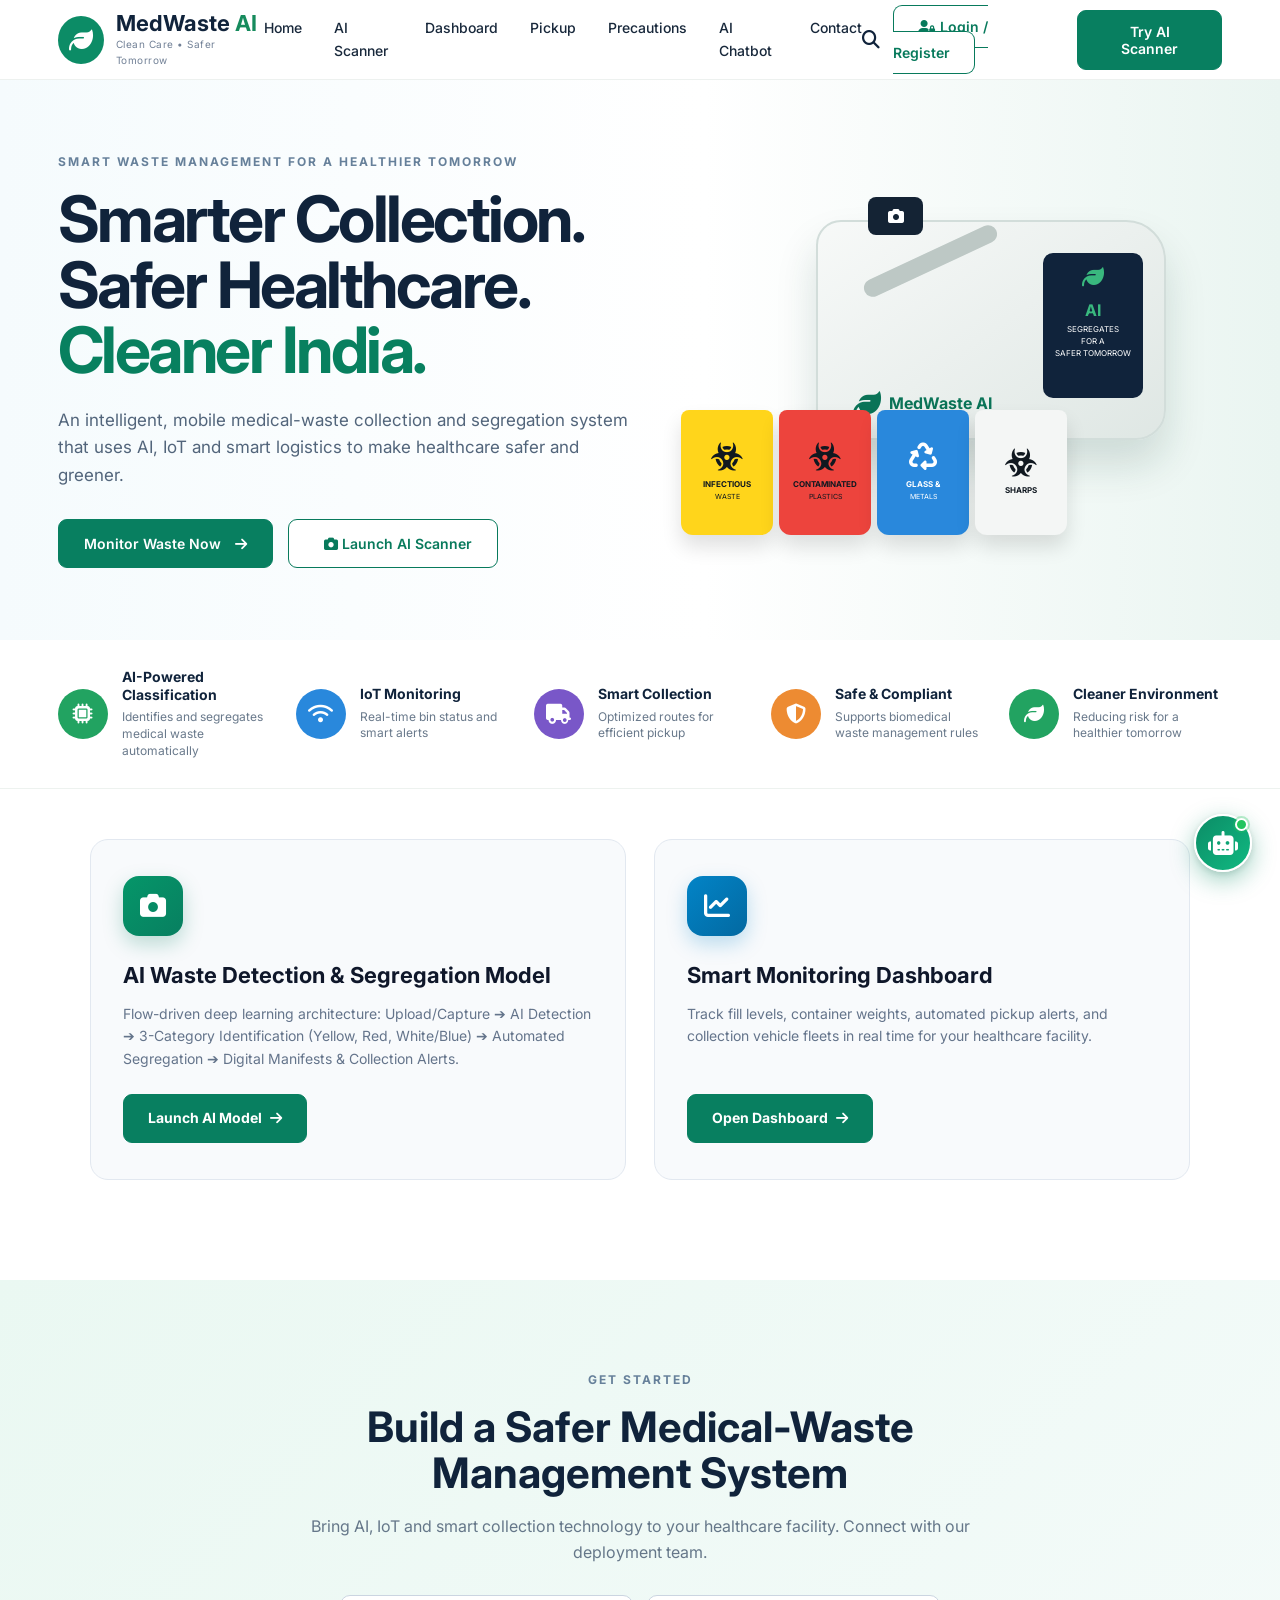
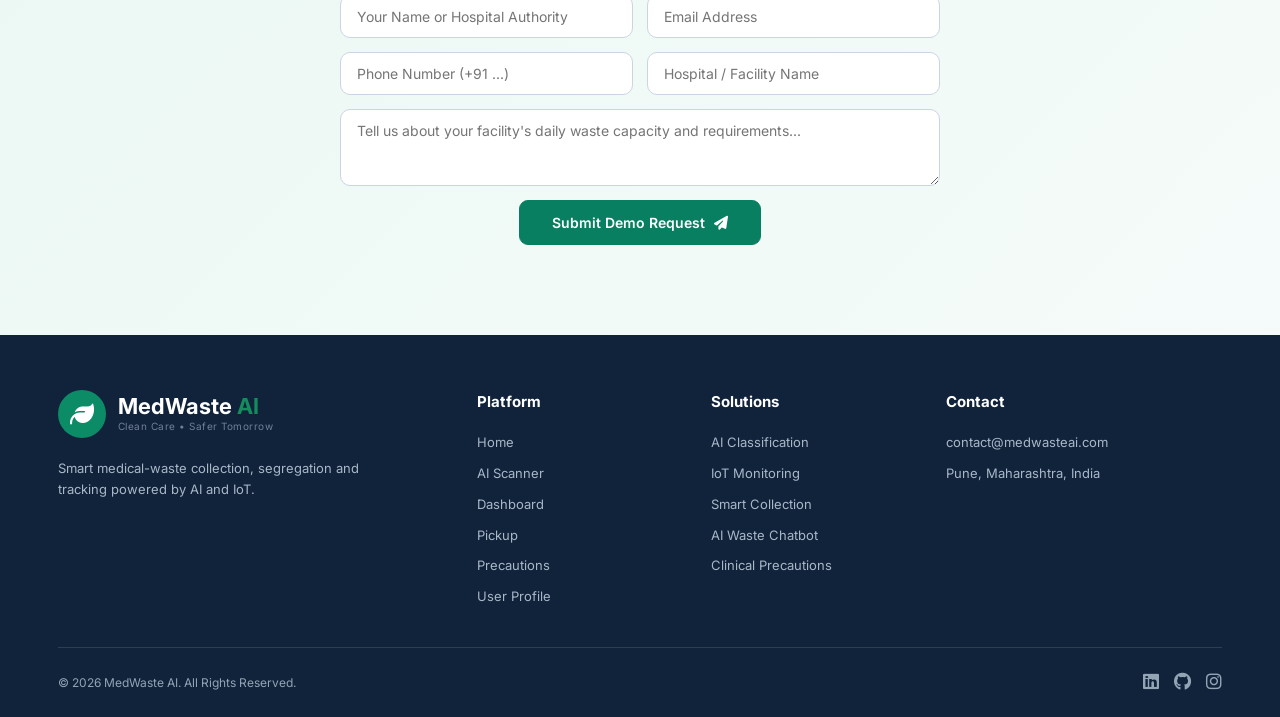
==== commit 3013757a: "changes" ====
--- a/frontend/index.html
+++ b/frontend/index.html
@@ -102,10 +102,6 @@
                 <button class="outline-btn hero-btn" onclick="window.location.href='scanner.html'" style="background: white;">
                     <i class="fa-solid fa-camera"></i> Launch AI Scanner
                 </button>
-
-                <button class="outline-btn hero-btn" onclick="window.location.href='chatbot.html'" style="background: white;">
-                    <i class="fa-solid fa-robot"></i> Ask AI Chatbot
-                </button>
             </div>
 
         </div>
@@ -274,10 +270,10 @@
                 <div class="module-cta-icon green">
                     <i class="fa-solid fa-camera"></i>
                 </div>
-                <h3>AI Waste Scanner</h3>
-                <p>Real-time computer vision classification and segregation. Upload waste imagery, test clinical specimens, or launch live WebCam scanning with optical HUD.</p>
+                <h3>AI Waste Detection & Segregation Model</h3>
+                <p>Flow-driven deep learning architecture: Upload/Capture ➔ AI Detection ➔ 3-Category Identification (Yellow, Red, White/Blue) ➔ Automated Segregation ➔ Digital Manifests & Collection Alerts.</p>
                 <a href="scanner.html" class="primary-btn module-link-btn" style="text-decoration: none;">
-                    Launch AI Scanner <i class="fa-solid fa-arrow-right"></i>
+                    Launch AI Model <i class="fa-solid fa-arrow-right"></i>
                 </a>
             </div>
 
@@ -440,6 +436,17 @@
     </footer>
 
 
+    <!-- Floating AI Chatbot Icon Widget -->
+    <a href="chatbot.html" class="floating-chatbot-fab" id="floatingChatbotBtn" aria-label="Ask AI Chatbot" title="Ask AI Chatbot">
+        <span class="chatbot-tooltip-popup">
+            <i class="fa-solid fa-sparkles"></i> Ask me questions
+        </span>
+        <div class="chatbot-fab-icon">
+            <i class="fa-solid fa-robot"></i>
+            <span class="fab-online-dot"></span>
+        </div>
+    </a>
+
     <!-- Toast Notification Container -->
     <div id="toastContainer" class="toast-container"></div>
 
--- a/frontend/style.css
+++ b/frontend/style.css
@@ -4289,4 +4289,938 @@
         min-width: unset;
         width: 100%;
     }
+}
+
+
+/* =========================================================
+   6-STAGE AI MODEL ARCHITECTURE SCANNER STYLES
+   User Flow: Upload -> AI Detection -> Identify Type -> Segregate -> Record & Alert
+========================================================= */
+
+.architecture-tracker-container {
+    max-width: 1240px;
+    margin: -20px auto 30px;
+    padding: 0 4.5%;
+}
+
+.architecture-flow-tracker {
+    display: flex;
+    align-items: center;
+    justify-content: space-between;
+    background: #ffffff;
+    border: 1px solid #e2e8f0;
+    border-radius: 16px;
+    padding: 18px 24px;
+    box-shadow: 0 4px 20px rgba(0, 0, 0, 0.04);
+    position: relative;
+    overflow-x: auto;
+    gap: 12px;
+}
+
+.flow-stage-node {
+    display: flex;
+    align-items: center;
+    gap: 12px;
+    padding: 8px 14px;
+    border-radius: 12px;
+    background: #f8fafc;
+    border: 1px solid #f1f5f9;
+    transition: all 0.3s ease;
+    flex-shrink: 0;
+}
+
+.flow-stage-node.active {
+    background: #ecfdf5;
+    border-color: #10b981;
+    box-shadow: 0 4px 14px rgba(16, 185, 129, 0.15);
+}
+
+.flow-stage-node.completed {
+    background: #f0fdf4;
+    border-color: #86efac;
+}
+
+.flow-stage-node.completed .node-icon-circle {
+    background: #10b981;
+    color: #ffffff;
+}
+
+.node-icon-circle {
+    width: 38px;
+    height: 38px;
+    border-radius: 10px;
+    background: #e2e8f0;
+    color: #475569;
+    display: flex;
+    align-items: center;
+    justify-content: center;
+    font-size: 15px;
+    transition: all 0.3s ease;
+}
+
+.flow-stage-node.active .node-icon-circle {
+    background: linear-gradient(135deg, #059669, #10b981);
+    color: #ffffff;
+    animation: nodePulse 2s infinite;
+}
+
+@keyframes nodePulse {
+    0% { transform: scale(1); box-shadow: 0 0 0 0 rgba(16, 185, 129, 0.4); }
+    70% { transform: scale(1.05); box-shadow: 0 0 0 8px rgba(16, 185, 129, 0); }
+    100% { transform: scale(1); box-shadow: 0 0 0 0 rgba(16, 185, 129, 0); }
+}
+
+.node-meta {
+    display: flex;
+    flex-direction: column;
+}
+
+.node-step-tag {
+    font-size: 10px;
+    font-weight: 800;
+    color: #059669;
+    letter-spacing: 0.5px;
+    text-transform: uppercase;
+}
+
+.node-title {
+    font-size: 13px;
+    font-weight: 700;
+    color: #0f172a;
+    line-height: 1.2;
+}
+
+.node-sub {
+    font-size: 11px;
+    color: #64748b;
+}
+
+.flow-connector {
+    color: #cbd5e1;
+    font-size: 13px;
+    display: flex;
+    align-items: center;
+    justify-content: center;
+    flex-shrink: 0;
+}
+
+.flow-connector.active {
+    color: #10b981;
+    animation: flowSlide 1.2s infinite;
+}
+
+@keyframes flowSlide {
+    0% { transform: translateX(0); opacity: 0.5; }
+    50% { transform: translateX(4px); opacity: 1; }
+    100% { transform: translateX(0); opacity: 0.5; }
+}
+
+/* Category Presets in Input Panel */
+.architecture-sample-picker {
+    margin-top: 24px;
+    border-top: 1px dashed #e2e8f0;
+    padding-top: 20px;
+}
+
+.sample-picker-title {
+    font-size: 13px;
+    font-weight: 700;
+    color: #1e293b;
+    display: block;
+    margin-bottom: 14px;
+}
+
+.category-preset-group {
+    display: grid;
+    grid-template-columns: repeat(2, 1fr);
+    gap: 12px;
+}
+
+.preset-stream-card {
+    background: #f8fafc;
+    border: 1px solid #e2e8f0;
+    border-radius: 12px;
+    padding: 12px 14px;
+    cursor: pointer;
+    transition: all 0.25s ease;
+    display: flex;
+    flex-direction: column;
+    gap: 4px;
+    position: relative;
+    overflow: hidden;
+}
+
+.preset-stream-card:hover {
+    transform: translateY(-2px);
+    box-shadow: 0 6px 18px rgba(0, 0, 0, 0.06);
+}
+
+.preset-badge {
+    align-self: flex-start;
+    font-size: 10px;
+    font-weight: 800;
+    padding: 3px 8px;
+    border-radius: 6px;
+    text-transform: uppercase;
+    letter-spacing: 0.4px;
+}
+
+.preset-badge.yellow-badge { background: #fef08a; color: #854d0e; }
+.preset-badge.red-badge { background: #fee2e2; color: #991b1b; }
+.preset-badge.blue-badge { background: #e0f2fe; color: #0369a1; }
+.preset-badge.multi-badge { background: #dcfce7; color: #166534; }
+
+.yellow-stream-card:hover { border-color: #facc15; background: #fefce8; }
+.red-stream-card:hover { border-color: #f87171; background: #fff1f2; }
+.blue-stream-card:hover { border-color: #38bdf8; background: #f0f9ff; }
+.multi-stream-card:hover { border-color: #4ade80; background: #f0fdf4; }
+
+.preset-name {
+    font-size: 13px;
+    font-weight: 700;
+    color: #0f172a;
+    display: flex;
+    align-items: center;
+    gap: 6px;
+}
+
+.preset-stream-card small {
+    font-size: 11px;
+    color: #64748b;
+}
+
+/* Placeholder Architecture Mini */
+.placeholder-architecture-mini {
+    display: flex;
+    gap: 8px;
+    margin-top: 18px;
+    flex-wrap: wrap;
+    justify-content: center;
+}
+
+.mini-branch {
+    padding: 6px 12px;
+    border-radius: 8px;
+    font-size: 11px;
+    font-weight: 700;
+    display: inline-flex;
+    align-items: center;
+    gap: 6px;
+}
+
+.yellow-mini { background: #fef9c3; color: #854d0e; border: 1px solid #fde047; }
+.red-mini { background: #fee2e2; color: #991b1b; border: 1px solid #fca5a5; }
+.blue-mini { background: #e0f2fe; color: #0369a1; border: 1px solid #7dd3fc; }
+
+/* Pipeline Section Box */
+.pipeline-section-box {
+    background: #ffffff;
+    border: 1px solid #e2e8f0;
+    border-radius: 14px;
+    padding: 16px 18px;
+    margin-bottom: 16px;
+    box-shadow: 0 2px 10px rgba(0, 0, 0, 0.02);
+}
+
+.box-header {
+    display: flex;
+    justify-content: space-between;
+    align-items: center;
+    margin-bottom: 12px;
+}
+
+.stage-tag {
+    font-size: 11px;
+    font-weight: 800;
+    text-transform: uppercase;
+    color: #475569;
+    letter-spacing: 0.5px;
+    display: flex;
+    align-items: center;
+    gap: 6px;
+}
+
+.confidence-badge {
+    background: linear-gradient(135deg, #059669, #10b981);
+    color: #ffffff;
+    font-size: 12px;
+    font-weight: 700;
+    padding: 3px 10px;
+    border-radius: 20px;
+}
+
+.model-telemetry-row {
+    display: flex;
+    justify-content: space-between;
+    align-items: center;
+    flex-wrap: wrap;
+    gap: 10px;
+}
+
+.model-info strong {
+    font-size: 14px;
+    color: #0f172a;
+    display: block;
+}
+
+.model-info small {
+    color: #64748b;
+    font-size: 11px;
+}
+
+.features-pill-list {
+    display: flex;
+    gap: 6px;
+    flex-wrap: wrap;
+}
+
+.feature-pill {
+    background: #f1f5f9;
+    color: #334155;
+    font-size: 11px;
+    font-weight: 600;
+    padding: 4px 8px;
+    border-radius: 6px;
+}
+
+/* STAGE 3: 3-WAY CATEGORY CARDS */
+.category-confirmed-badge {
+    font-size: 11px;
+    font-weight: 700;
+    color: #059669;
+    background: #ecfdf5;
+    padding: 3px 8px;
+    border-radius: 6px;
+}
+
+.three-categories-grid {
+    display: grid;
+    grid-template-columns: repeat(3, 1fr);
+    gap: 12px;
+    margin-top: 6px;
+}
+
+.category-stream-card {
+    background: #f8fafc;
+    border: 2px solid #e2e8f0;
+    border-radius: 12px;
+    padding: 14px 12px;
+    transition: all 0.3s cubic-bezier(0.4, 0, 0.2, 1);
+    opacity: 0.55;
+    display: flex;
+    flex-direction: column;
+    gap: 4px;
+    position: relative;
+}
+
+.category-stream-card.detected {
+    opacity: 1;
+    transform: translateY(-2px);
+    box-shadow: 0 8px 24px rgba(0, 0, 0, 0.08);
+}
+
+.category-stream-card.detected#catCardYellow {
+    border-color: #eab308;
+    background: linear-gradient(180deg, #fefce8 0%, #ffffff 100%);
+    box-shadow: 0 8px 25px rgba(234, 179, 8, 0.2);
+}
+
+.category-stream-card.detected#catCardRed {
+    border-color: #ef4444;
+    background: linear-gradient(180deg, #fff1f2 0%, #ffffff 100%);
+    box-shadow: 0 8px 25px rgba(239, 68, 68, 0.2);
+}
+
+.category-stream-card.detected#catCardWhiteBlue {
+    border-color: #0284c7;
+    background: linear-gradient(180deg, #f0f9ff 0%, #ffffff 100%);
+    box-shadow: 0 8px 25px rgba(2, 132, 199, 0.2);
+}
+
+.stream-card-header {
+    display: flex;
+    align-items: center;
+    justify-content: space-between;
+}
+
+.stream-card-header h4 {
+    font-size: 13px;
+    font-weight: 800;
+    margin: 0;
+    color: #0f172a;
+    flex-grow: 1;
+    margin-left: 6px;
+}
+
+.stream-dot {
+    width: 10px;
+    height: 10px;
+    border-radius: 50%;
+    flex-shrink: 0;
+}
+
+.dot-yellow { background: #eab308; }
+.dot-red { background: #ef4444; }
+.dot-white-blue { background: #0284c7; }
+
+.stream-icon {
+    font-size: 16px;
+    color: #64748b;
+}
+
+.category-stream-card.detected#catCardYellow .stream-icon { color: #ca8a04; }
+.category-stream-card.detected#catCardRed .stream-icon { color: #dc2626; }
+.category-stream-card.detected#catCardWhiteBlue .stream-icon { color: #0284c7; }
+
+.stream-label {
+    font-size: 11px;
+    font-weight: 700;
+    color: #475569;
+}
+
+.stream-items-summary {
+    font-size: 10px;
+    color: #64748b;
+    line-height: 1.3;
+}
+
+.stream-active-marker {
+    display: none;
+    margin-top: 8px;
+    font-size: 10px;
+    font-weight: 800;
+    padding: 3px 6px;
+    border-radius: 4px;
+    align-self: flex-start;
+    letter-spacing: 0.5px;
+}
+
+.category-stream-card.detected .stream-active-marker {
+    display: inline-flex;
+    align-items: center;
+    gap: 4px;
+}
+
+.category-stream-card.detected#catCardYellow .stream-active-marker {
+    background: #fef08a;
+    color: #854d0e;
+}
+
+.category-stream-card.detected#catCardRed .stream-active-marker {
+    background: #fee2e2;
+    color: #991b1b;
+}
+
+.category-stream-card.detected#catCardWhiteBlue .stream-active-marker {
+    background: #e0f2fe;
+    color: #0369a1;
+}
+
+.sub-stream-notice {
+    margin-top: 12px;
+    padding: 8px 12px;
+    background: #f0f9ff;
+    border: 1px solid #bae6fd;
+    border-radius: 8px;
+    color: #0369a1;
+    font-size: 12px;
+    font-weight: 600;
+    display: flex;
+    align-items: center;
+    gap: 8px;
+}
+
+/* STAGE 4: SOFTWARE SEGREGATES */
+.segregation-status-badge {
+    background: #e0f2fe;
+    color: #0284c7;
+    font-size: 11px;
+    font-weight: 700;
+    padding: 3px 8px;
+    border-radius: 6px;
+}
+
+.segregation-details-grid {
+    display: grid;
+    grid-template-columns: repeat(2, 1fr);
+    gap: 12px;
+}
+
+.seg-item {
+    background: #f8fafc;
+    border: 1px solid #f1f5f9;
+    border-radius: 10px;
+    padding: 10px 12px;
+}
+
+.seg-label {
+    font-size: 10px;
+    font-weight: 700;
+    color: #64748b;
+    text-transform: uppercase;
+    display: block;
+    margin-bottom: 2px;
+}
+
+.seg-val {
+    font-size: 13px;
+    color: #0f172a;
+    display: block;
+    line-height: 1.3;
+}
+
+.highlight-weight {
+    color: #059669;
+    font-weight: 800;
+}
+
+.segregation-meter-wrapper {
+    margin-top: 14px;
+    padding-top: 12px;
+    border-top: 1px solid #f1f5f9;
+}
+
+.meter-meta {
+    display: flex;
+    justify-content: space-between;
+    font-size: 11px;
+    font-weight: 600;
+    color: #475569;
+    margin-bottom: 6px;
+}
+
+.meter-bar-track {
+    height: 10px;
+    background: #e2e8f0;
+    border-radius: 20px;
+    position: relative;
+    overflow: hidden;
+}
+
+.meter-bar-fill {
+    height: 100%;
+    border-radius: 20px;
+    background: linear-gradient(90deg, #10b981 0%, #f59e0b 60%, #ef4444 100%);
+    transition: width 0.8s cubic-bezier(0.4, 0, 0.2, 1);
+}
+
+.meter-threshold-line {
+    position: absolute;
+    top: 0;
+    bottom: 0;
+    left: 80%;
+    width: 2px;
+    background: #dc2626;
+    z-index: 2;
+}
+
+/* DUAL OUTPUT SECTION (STAGE 5 & 6) */
+.dual-output-section {
+    margin-top: 20px;
+    background: #f8fafc;
+    border: 1px solid #e2e8f0;
+    border-radius: 16px;
+    padding: 20px;
+}
+
+.dual-output-header {
+    display: flex;
+    align-items: center;
+    gap: 8px;
+    margin-bottom: 16px;
+    color: #1e293b;
+}
+
+.dual-output-header h4 {
+    margin: 0;
+    font-size: 14px;
+    font-weight: 800;
+    text-transform: uppercase;
+    letter-spacing: 0.5px;
+}
+
+.dual-cards-container {
+    display: grid;
+    grid-template-columns: repeat(2, 1fr);
+    gap: 16px;
+}
+
+.outcome-card {
+    background: #ffffff;
+    border: 1px solid #e2e8f0;
+    border-radius: 14px;
+    padding: 16px;
+    display: flex;
+    flex-direction: column;
+    justify-content: space-between;
+    box-shadow: 0 4px 14px rgba(0, 0, 0, 0.03);
+}
+
+.outcome-card-header {
+    display: flex;
+    justify-content: space-between;
+    align-items: flex-start;
+    margin-bottom: 12px;
+}
+
+.card-title-group {
+    display: flex;
+    align-items: center;
+    gap: 10px;
+}
+
+.card-title-group h5 {
+    font-size: 14px;
+    font-weight: 800;
+    margin: 0;
+    color: #0f172a;
+}
+
+.card-subtitle {
+    font-size: 11px;
+    color: #64748b;
+    display: block;
+}
+
+.digital-icon {
+    font-size: 22px;
+    color: #0284c7;
+}
+
+.alert-icon {
+    font-size: 22px;
+    color: #f59e0b;
+}
+
+.status-chip {
+    font-size: 10px;
+    font-weight: 800;
+    padding: 3px 8px;
+    border-radius: 20px;
+    text-transform: uppercase;
+    letter-spacing: 0.4px;
+}
+
+.success-chip {
+    background: #ecfdf5;
+    color: #059669;
+}
+
+.alert-chip {
+    background: #fef2f2;
+    color: #dc2626;
+    animation: alertPulse 1.5s infinite;
+}
+
+@keyframes alertPulse {
+    0% { transform: scale(1); }
+    50% { transform: scale(1.04); }
+    100% { transform: scale(1); }
+}
+
+/* Manifest Receipt Box */
+.manifest-receipt {
+    background: #f8fafc;
+    border: 1px dashed #cbd5e1;
+    border-radius: 10px;
+    padding: 12px;
+    margin-bottom: 14px;
+}
+
+.manifest-barcode-box {
+    text-align: center;
+    padding-bottom: 8px;
+    border-bottom: 1px solid #e2e8f0;
+    margin-bottom: 8px;
+}
+
+.barcode-stripes {
+    height: 24px;
+    background: repeating-linear-gradient(
+        90deg,
+        #0f172a,
+        #0f172a 2px,
+        transparent 2px,
+        transparent 5px,
+        #0f172a 5px,
+        #0f172a 9px,
+        transparent 9px,
+        transparent 11px
+    );
+    border-radius: 2px;
+    margin-bottom: 4px;
+}
+
+.barcode-num {
+    font-family: monospace;
+    font-size: 11px;
+    font-weight: 700;
+    color: #334155;
+    letter-spacing: 1px;
+}
+
+.manifest-data-rows {
+    display: flex;
+    flex-direction: column;
+    gap: 4px;
+}
+
+.data-row {
+    display: flex;
+    justify-content: space-between;
+    font-size: 11px;
+    color: #64748b;
+}
+
+.data-row strong {
+    color: #0f172a;
+}
+
+/* Alert Body */
+.alert-body {
+    display: flex;
+    flex-direction: column;
+    gap: 12px;
+    margin-bottom: 14px;
+}
+
+.capacity-gauge-box {
+    display: flex;
+    align-items: center;
+    gap: 12px;
+    background: #fff7ed;
+    border: 1px solid #ffedd5;
+    border-radius: 10px;
+    padding: 12px;
+}
+
+.gauge-number {
+    font-size: 26px;
+    font-weight: 900;
+    color: #c2410c;
+    line-height: 1;
+}
+
+.gauge-label strong {
+    font-size: 13px;
+    color: #9a3412;
+    display: block;
+}
+
+.gauge-label small {
+    font-size: 11px;
+    color: #c2410c;
+}
+
+.alert-logistics-box {
+    background: #f8fafc;
+    border: 1px solid #e2e8f0;
+    border-radius: 8px;
+    padding: 8px 12px;
+    font-size: 12px;
+    font-weight: 600;
+    color: #334155;
+}
+
+.logistics-status {
+    display: flex;
+    align-items: center;
+    gap: 8px;
+    color: #2563eb;
+}
+
+/* Action Buttons */
+.record-action-btn {
+    width: 100%;
+    font-size: 13px;
+    font-weight: 700;
+    padding: 10px;
+    justify-content: center;
+}
+
+.urgent-dispatch-btn {
+    width: 100%;
+    font-size: 13px;
+    font-weight: 700;
+    padding: 10px;
+    background: linear-gradient(135deg, #dc2626, #b91c1c);
+    color: #ffffff;
+    border: none;
+    border-radius: 10px;
+    display: inline-flex;
+    align-items: center;
+    justify-content: center;
+    gap: 8px;
+    cursor: pointer;
+    transition: all 0.25s ease;
+}
+
+.urgent-dispatch-btn:hover {
+    background: linear-gradient(135deg, #b91c1c, #991b1b);
+    transform: translateY(-1px);
+    box-shadow: 0 6px 16px rgba(220, 38, 38, 0.3);
+}
+
+.urgent-dispatch-btn:disabled {
+    background: #94a3b8;
+    cursor: not-allowed;
+    transform: none;
+    box-shadow: none;
+}
+
+.scanner-footer-actions {
+    display: flex;
+    justify-content: space-between;
+    align-items: center;
+    margin-top: 18px;
+    gap: 12px;
+    flex-wrap: wrap;
+}
+
+/* Responsive adjustments */
+@media (max-width: 900px) {
+    .architecture-flow-tracker {
+        padding: 14px;
+    }
+    .flow-stage-node {
+        padding: 6px 10px;
+    }
+    .node-title {
+        font-size: 12px;
+    }
+    .three-categories-grid {
+        grid-template-columns: 1fr;
+    }
+    .dual-cards-container {
+        grid-template-columns: 1fr;
+    }
+    .category-preset-group {
+        grid-template-columns: 1fr;
+    }
+}
+
+/* =========================================================
+   FLOATING AI CHATBOT FAB WIDGET
+========================================================= */
+
+.floating-chatbot-fab {
+    position: fixed;
+    bottom: 28px;
+    right: 28px;
+    z-index: 9999;
+    display: flex;
+    align-items: center;
+    justify-content: center;
+    text-decoration: none;
+    outline: none;
+    -webkit-tap-highlight-color: transparent;
+}
+
+.chatbot-fab-icon {
+    width: 58px;
+    height: 58px;
+    border-radius: 50%;
+    background: linear-gradient(135deg, #0c8c66 0%, #10b981 100%);
+    color: #ffffff;
+    display: flex;
+    align-items: center;
+    justify-content: center;
+    font-size: 24px;
+    box-shadow: 0 8px 24px rgba(12, 140, 102, 0.4), 0 2px 6px rgba(0, 0, 0, 0.12);
+    border: 2.5px solid #ffffff;
+    position: relative;
+    cursor: pointer;
+    transition: all 0.3s cubic-bezier(0.34, 1.56, 0.64, 1);
+    animation: fabGlowPulse 3s infinite ease-in-out;
+}
+
+.floating-chatbot-fab:hover .chatbot-fab-icon {
+    transform: scale(1.1) translateY(-3px);
+    box-shadow: 0 12px 30px rgba(12, 140, 102, 0.55), 0 4px 10px rgba(0, 0, 0, 0.15);
+}
+
+.floating-chatbot-fab:active .chatbot-fab-icon {
+    transform: scale(0.95);
+}
+
+.fab-online-dot {
+    position: absolute;
+    top: 2px;
+    right: 2px;
+    width: 13px;
+    height: 13px;
+    background: #22c55e;
+    border: 2px solid #ffffff;
+    border-radius: 50%;
+    box-shadow: 0 0 0 2px rgba(34, 197, 94, 0.3);
+}
+
+/* Hover Popup Tooltip */
+.chatbot-tooltip-popup {
+    position: absolute;
+    right: calc(100% + 14px);
+    top: 50%;
+    transform: translateY(-50%) translateX(10px);
+    background: #0f172a;
+    color: #ffffff;
+    padding: 9px 16px;
+    border-radius: 30px;
+    font-size: 13px;
+    font-weight: 600;
+    letter-spacing: 0.2px;
+    white-space: nowrap;
+    box-shadow: 0 10px 25px rgba(15, 23, 42, 0.25);
+    opacity: 0;
+    visibility: hidden;
+    pointer-events: none;
+    transition: all 0.25s cubic-bezier(0.4, 0, 0.2, 1);
+    display: inline-flex;
+    align-items: center;
+    gap: 7px;
+    border: 1px solid rgba(255, 255, 255, 0.1);
+}
+
+.chatbot-tooltip-popup i {
+    color: #34d399;
+    font-size: 13px;
+}
+
+/* Tooltip Arrow Pointer */
+.chatbot-tooltip-popup::after {
+    content: '';
+    position: absolute;
+    right: -6px;
+    top: 50%;
+    transform: translateY(-50%);
+    border-width: 6px 0 6px 6px;
+    border-style: solid;
+    border-color: transparent transparent transparent #0f172a;
+}
+
+/* Show Tooltip on Hover */
+.floating-chatbot-fab:hover .chatbot-tooltip-popup {
+    opacity: 1;
+    visibility: visible;
+    transform: translateY(-50%) translateX(0);
+}
+
+@keyframes fabGlowPulse {
+    0%, 100% {
+        box-shadow: 0 8px 24px rgba(12, 140, 102, 0.4), 0 2px 6px rgba(0, 0, 0, 0.12);
+    }
+    50% {
+        box-shadow: 0 8px 28px rgba(12, 140, 102, 0.65), 0 0 0 8px rgba(16, 185, 129, 0.18);
+    }
+}
+
+@media (max-width: 640px) {
+    .floating-chatbot-fab {
+        bottom: 20px;
+        right: 20px;
+    }
+    .chatbot-fab-icon {
+        width: 52px;
+        height: 52px;
+        font-size: 22px;
+    }
 }
